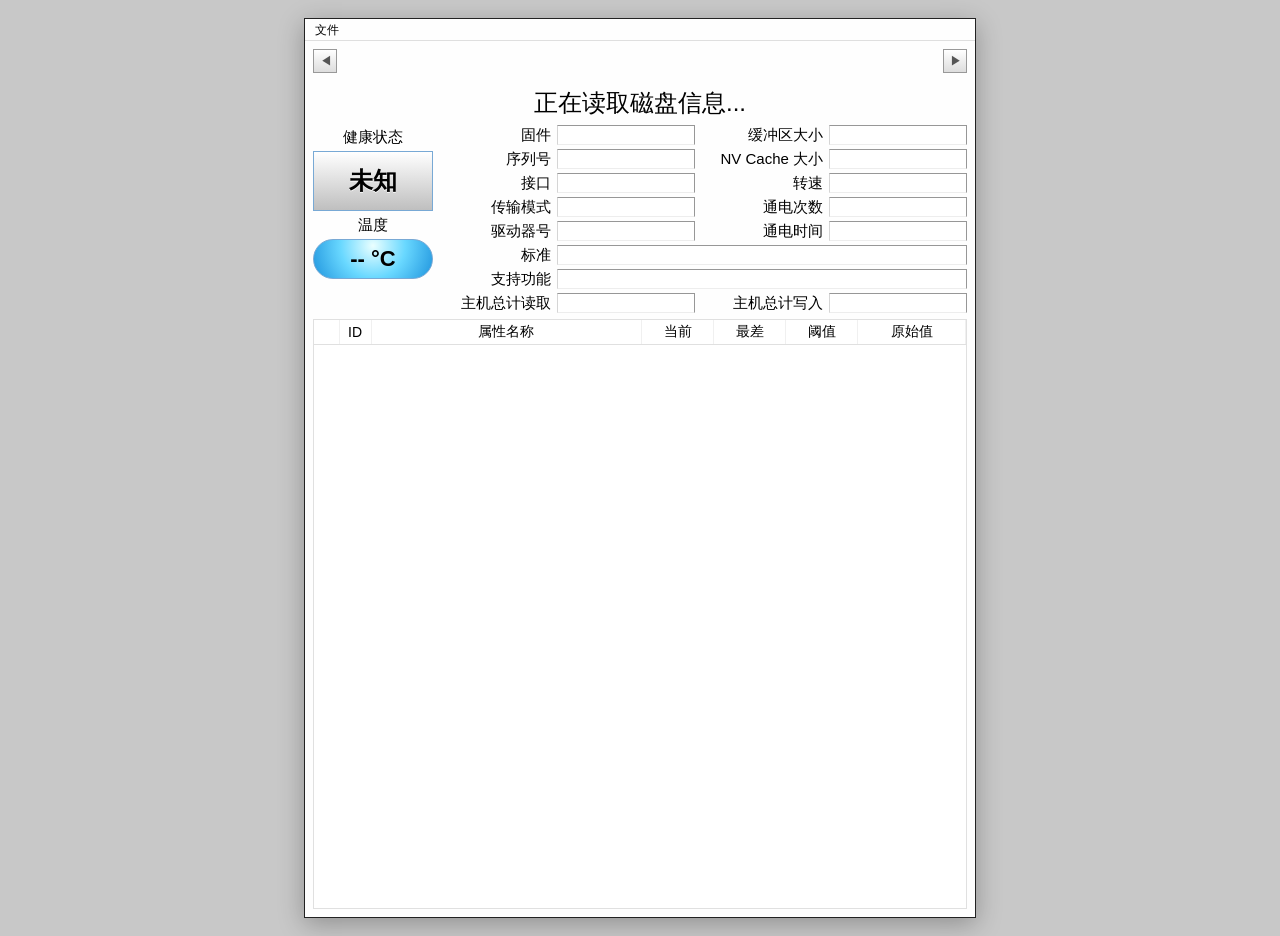
==== internal/web/static/index.html @ 40452ede "Init commit" ====
<!doctype html>
<html lang="zh-CN">
<head>
  <meta charset="utf-8">
  <meta name="viewport" content="width=device-width, initial-scale=1">
  <title>CrystalDiskInfo MP</title>
  <link rel="stylesheet" href="style.css">
</head>
<body class="plain">
  <div class="page">
    <main class="window" id="window">
      <nav class="menubar">
        <div class="menu-item">
          <button>文件</button>
          <div class="menu-dropdown">
            <button id="connect">连接服务器...</button>
            <button id="popup">弹出窗口</button>
            <button id="refresh">刷新</button>
          </div>
        </div>
      </nav>

      <section class="disk-strip">
        <button class="nav-disk" id="preDisk" title="上一页">◀</button>
        <div class="disk-buttons" id="diskButtons"></div>
        <button class="nav-disk" id="nextDisk" title="下一页">▶</button>
      </section>

      <section class="main-area">
        <section class="panel">
          <h1 id="model">正在读取磁盘信息...</h1>

          <div class="summary">
            <aside class="status-box">
              <div class="status-label">健康状态</div>
              <button class="health unknown" id="health">未知</button>
              <div class="status-label">温度</div>
              <button class="temperature" id="temperature">-- °C</button>
              <button class="life" id="life"></button>
            </aside>

            <div class="fields">
              <div class="field"><span>固件</span><output id="firmware"></output></div>
              <div class="field"><span>缓冲区大小</span><output id="bufferSize"></output></div>
              <div class="field"><span>序列号</span><output id="serial"></output></div>
              <div class="field"><span>NV Cache 大小</span><output id="nvCacheSize"></output></div>
              <div class="field"><span>接口</span><output id="protocol"></output></div>
              <div class="field"><span>转速</span><output id="rotation"></output></div>
              <div class="field"><span>传输模式</span><output id="transfer"></output></div>
              <div class="field"><span>通电次数</span><output id="powerCount"></output></div>
              <div class="field"><span>驱动器号</span><output id="letters"></output></div>
              <div class="field"><span>通电时间</span><output id="powerHours"></output></div>
              <div class="field wide"><span>标准</span><output id="standard"></output></div>
              <div class="field wide"><span>支持功能</span><output id="features"></output></div>
              <div class="field"><span>主机总计读取</span><output id="hostReads"></output></div>
              <div class="field"><span>主机总计写入</span><output id="hostWrites"></output></div>
            </div>
          </div>

          <section class="smart-area">
            <table>
              <thead>
                <tr>
                  <th></th>
                  <th>ID</th>
                  <th>属性名称</th>
                  <th>当前</th>
                  <th>最差</th>
                  <th>阈值</th>
                  <th>原始值</th>
                </tr>
              </thead>
              <tbody id="attributes"></tbody>
            </table>
          </section>
        </section>
      </section>
    </main>
  </div>
  <script src="app.js"></script>
</body>
</html>
---- internal/web/static/style.css ----
:root {
  color-scheme: light;
  font-family: "MS Shell Dlg", "Microsoft YaHei UI", Tahoma, Arial, sans-serif;
  font-size: 12px;
  --panel-width: 672px;
  --window-height: min(100vh, 1000px);
  --label-text: #000;
  --button-text: #000;
  --list-text1: #000;
  --list-text2: #000;
  --list-text-selected: #000;
  --list-bk1: #fff;
  --list-bk2: #f8f8f8;
  --list-bk-selected: #fffde0;
  --list-line1: #e0e0e0;
  --list-line2: #f0f0f0;
  --glass: rgba(255,255,255,.88);
}

* { box-sizing: border-box; }
body { margin: 0; min-height: 100vh; color: var(--label-text); background: #c8c8c8; }
button, select, output { font: inherit; }
button { cursor: pointer; }
.page { min-height: 100vh; display: flex; justify-content: center; align-items: flex-start; padding: 18px 0; }
.window { width: var(--panel-width); height: var(--window-height); min-height: 640px; overflow: hidden; border: 1px solid #222; background: var(--glass); box-shadow: 0 6px 24px rgba(0,0,0,.28); }
.menubar { height: 22px; display: flex; align-items: stretch; background: var(--glass); border-bottom: 1px solid rgba(0,0,0,.12); user-select: none; }
.menu-item { position: relative; }
.menu-item > button { height: 22px; padding: 0 10px; border: 0; color: var(--label-text); background: transparent; }
.menu-item:hover > button { background: rgba(0,0,0,.08); }
.menu-dropdown { position: absolute; z-index: 20; top: 100%; left: 0; display: none; min-width: 148px; padding: 2px 0; border: 1px solid #888; background: #fff; color: #000; box-shadow: 2px 2px 5px rgba(0,0,0,.22); }
.menu-item:hover .menu-dropdown { display: block; }
.menu-dropdown button { display: block; width: 100%; height: 22px; padding: 0 22px; border: 0; color: #000; text-align: left; white-space: nowrap; background: transparent; }
.menu-dropdown button:hover { color: #fff; background: #3399ff; }
.disk-strip { height: 40px; display: flex; align-items: center; gap: 4px; padding: 0 8px; background: var(--glass); }
.disk-buttons { flex: 1; display: flex; overflow: hidden; }
.nav-disk { width: 24px; height: 24px; border: 1px solid #999; color: #555; background: linear-gradient(#fff, #ddd); }
.disk-button { position: relative; width: 84px; height: 40px; padding: 2px 4px 2px 22px; border: 0; border-bottom: 2px solid transparent; color: var(--button-text); background: transparent; line-height: 1.05; text-align: center; }
.disk-button.active { border-bottom-color: #5a39ff; }
.disk-dot, .smart-dot { display: inline-block; border-radius: 50%; border: 1px solid rgba(50,120,180,.7); background: radial-gradient(circle at 32% 25%, #eff 0 12%, #73dfff 28%, #228de4 58%, #8750d4 100%); }
.disk-dot { position: absolute; left: 4px; top: 5px; width: 14px; height: 14px; }
.disk-button b, .disk-button span, .disk-button small { display: block; font-weight: 400; }
.main-area { display: flex; height: calc(100% - 62px); min-height: 578px; }
.panel { width: var(--panel-width); height: 100%; background: var(--glass); display: flex; flex-direction: column; }
h1 { height: 44px; margin: 0; padding: 6px 38px 0; line-height: 32px; font-size: 24px; font-weight: 400; text-align: center; white-space: nowrap; overflow: hidden; text-overflow: ellipsis; }
.summary { display: grid; grid-template-columns: 120px 1fr; padding: 0 8px 6px; }
.status-box { display: flex; flex-direction: column; align-items: stretch; gap: 4px; padding-top: 2px; }
.status-label { height: 20px; line-height: 20px; text-align: center; font-size: 15px; }
.health { height: 60px; border: 1px solid #78a9d5; font-size: 24px; font-weight: 700; color: #000; text-shadow: 0 1px rgba(255,255,255,.85); background: linear-gradient(#eaf7ff, #75d2f8 48%, #31a6e8); }
.health.caution { background: linear-gradient(#fffbd2, #ffd75a 48%, #d79814); }
.health.bad { color: #fff; text-shadow: none; background: linear-gradient(#ffc2b5, #e24f42 48%, #9e1717); }
.health.unknown { background: linear-gradient(#fff, #bfbfbf); }
.temperature { height: 40px; border: 1px solid #78a9d5; border-radius: 20px; font-size: 22px; font-weight: 700; background: radial-gradient(circle at 50% 15%, #eaffff, #69d8ff 48%, #2095de); }
.life { height: 32px; border: 0; font-weight: 700; background: transparent; }
.life:empty { display: none; }
.fields { display: grid; grid-template-columns: 1fr 1fr; column-gap: 10px; row-gap: 4px; min-width: 0; }
.field { display: grid; grid-template-columns: 124px 1fr; align-items: center; min-width: 0; }
.field.wide { grid-column: 1 / -1; grid-template-columns: 124px 1fr; }
.field span { padding-right: 6px; text-align: right; font-size: 15px; }
output { display: block; height: 20px; line-height: 18px; padding: 0 5px; border: 1px solid rgba(140,140,140,.9); border-left-color: rgba(190,190,190,.65); border-bottom-color: rgba(230,230,230,.7); color: var(--button-text); background: var(--glass); white-space: nowrap; overflow: hidden; text-overflow: ellipsis; }
.smart-area { flex: 1; min-height: 344px; margin: 0 8px 8px; overflow: auto; border: 1px solid var(--list-line1); background: var(--list-bk1); }
table { width: 100%; border-collapse: collapse; table-layout: fixed; font-size: 14px; }
th, td { height: 22px; padding: 1px 5px; border-right: 1px solid var(--list-line2); border-bottom: 1px solid var(--list-line1); white-space: nowrap; overflow: hidden; text-overflow: ellipsis; }
th { position: sticky; top: 0; z-index: 1; height: 24px; color: var(--list-text1); background: var(--list-bk1); font-weight: 400; }
th:nth-child(1) { width: 25px; }
th:nth-child(2) { width: 32px; }
th:nth-child(4), th:nth-child(5), th:nth-child(6) { width: 72px; }
th:nth-child(7) { width: 108px; }
td:nth-child(1), td:nth-child(2), td:nth-child(4), td:nth-child(5), td:nth-child(6) { text-align: center; }
td:nth-child(7) { text-align: right; }
tbody tr:nth-child(odd) { background: var(--list-bk1); }
tbody tr:nth-child(even) { background: var(--list-bk2); }
tbody tr:nth-child(odd) td { color: var(--list-text1); }
tbody tr:nth-child(even) td { color: var(--list-text2); }
tbody tr:hover { background: var(--list-bk-selected); }
tbody tr:hover td { color: var(--list-text-selected); }
.smart-dot { width: 11px; height: 11px; }
.disk-caution .disk-dot, .smart-dot.caution { border-color: #b09000; background: #e0c000; }
.disk-bad .disk-dot, .smart-dot.bad { border-color: #901010; background: #d03030; }
.smart-dot.unknown { border-color: #888; background: #aaa; }
.popup-mode .page { padding: 0; }
.popup-mode .window { border: 0; box-shadow: none; }
@media (max-width: 760px) {
  .page { padding: 0; }
  .window { width: 100vw; min-height: 100vh; border: 0; }
  .panel { width: 100%; }
  .summary { grid-template-columns: 1fr; }
  .status-box { flex-direction: row; flex-wrap: wrap; padding-bottom: 6px; }
  .status-label { display: none; }
  .health, .temperature, .life { flex: 1; min-width: 86px; height: 36px; font-size: 18px; }
  .fields { grid-template-columns: 1fr; }
  .field, .field.wide { grid-template-columns: 104px 1fr; }
}
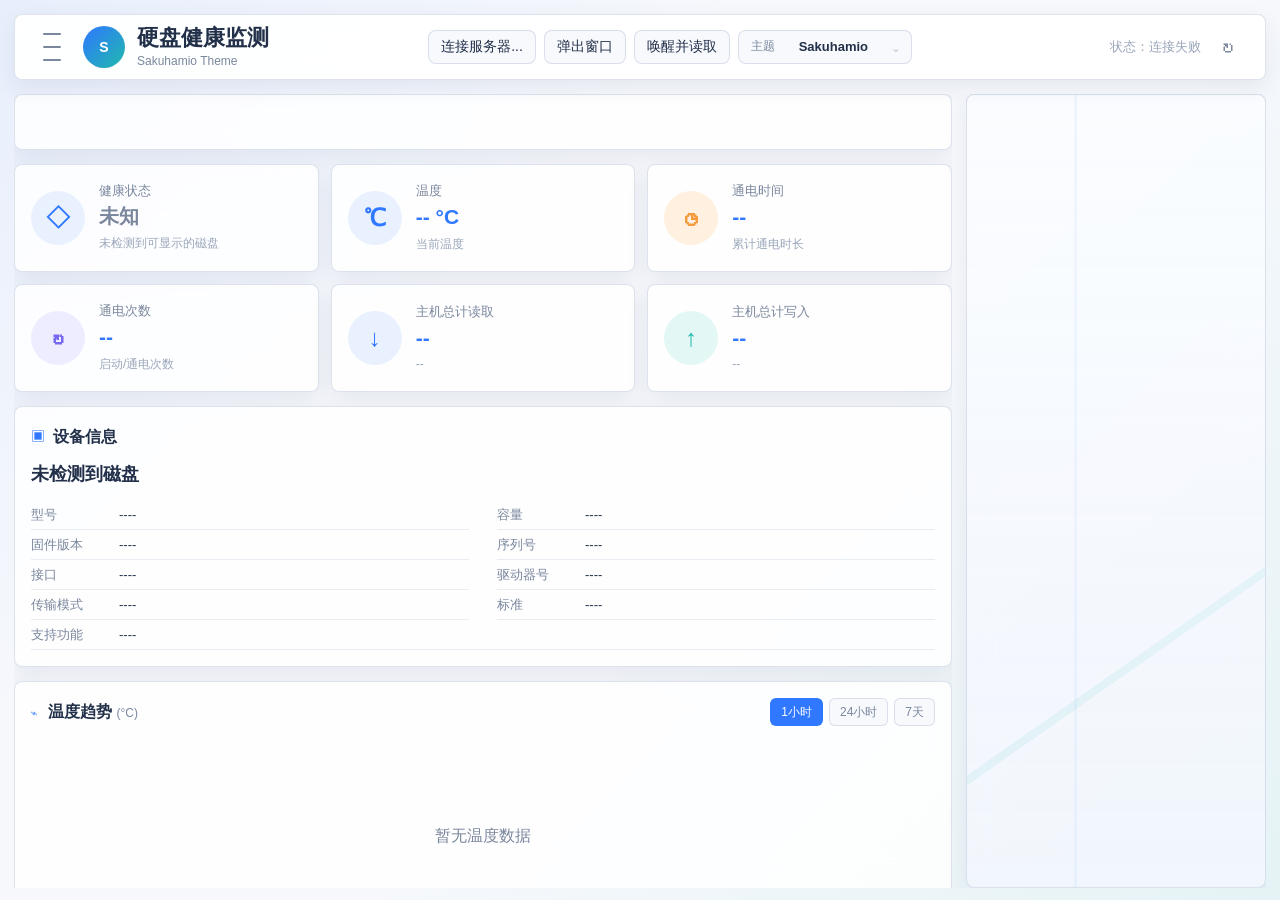
==== commit 13310064: "Redesign responsive WebUI Rebuild the static frontend as a responsive dashboard with themed characte" ====
--- a/internal/web/static/index.html
+++ b/internal/web/static/index.html
@@ -3,80 +3,180 @@
 <head>
   <meta charset="utf-8">
   <meta name="viewport" content="width=device-width, initial-scale=1">
-  <title>CrystalDiskInfo MP</title>
+  <title>Sakuhamio DiskInfo MP</title>
   <link rel="stylesheet" href="style.css">
 </head>
-<body class="plain">
-  <div class="page">
-    <main class="window" id="window">
-      <nav class="menubar">
-        <div class="menu-item">
-          <button>文件</button>
-          <div class="menu-dropdown">
-            <button id="connect">连接服务器...</button>
-            <button id="popup">弹出窗口</button>
-            <button id="refresh">刷新</button>
-          </div>
+<body>
+  <div class="app-shell" id="window">
+    <header class="app-header">
+      <div class="brand-cluster">
+        <button class="icon-button menu-trigger" id="menuButton" type="button" title="菜单" aria-label="菜单">
+          <span></span><span></span><span></span>
+        </button>
+        <img class="brand-avatar" id="themeMascot" alt="">
+        <div class="brand-mark" aria-hidden="true">S</div>
+        <div class="brand-copy">
+          <h1>硬盘健康监测</h1>
+          <p id="headerSubtitle">Sakuhamio DiskInfo MP</p>
+        </div>
+      </div>
+
+      <nav class="command-menu" id="commandMenu" aria-label="应用命令">
+        <button id="connect" type="button">连接服务器...</button>
+        <button id="popup" type="button">弹出窗口</button>
+        <button id="wake" type="button">唤醒并读取</button>
+        <div class="theme-picker" id="themePicker">
+          <button class="theme-trigger" id="themeTrigger" type="button" aria-haspopup="listbox" aria-expanded="false">
+            <span>主题</span>
+            <b id="themeCurrent">Sakuhamio</b>
+            <i aria-hidden="true">⌄</i>
+          </button>
+          <div class="theme-options" id="themeOptions" role="listbox" aria-label="主题选项"></div>
         </div>
       </nav>
 
-      <section class="disk-strip">
-        <button class="nav-disk" id="preDisk" title="上一页">◀</button>
-        <div class="disk-buttons" id="diskButtons"></div>
-        <button class="nav-disk" id="nextDisk" title="下一页">▶</button>
-      </section>
+      <div class="header-actions">
+        <span class="last-update" id="lastUpdate">最近更新：--</span>
+        <button class="icon-button refresh-button" id="refresh" type="button" title="刷新" aria-label="刷新">
+          <span aria-hidden="true">↻</span>
+        </button>
+      </div>
+    </header>
 
-      <section class="main-area">
-        <section class="panel">
-          <h1 id="model">正在读取磁盘信息...</h1>
+    <main class="dashboard">
+      <section class="workspace">
+        <section class="disk-bar" aria-label="选择磁盘">
+          <button class="disk-page-button" id="preDisk" type="button" title="上一页" aria-label="上一页">‹</button>
+          <div class="disk-buttons" id="diskButtons"></div>
+          <button class="disk-page-button" id="nextDisk" type="button" title="下一页" aria-label="下一页">›</button>
+        </section>
 
-          <div class="summary">
-            <aside class="status-box">
-              <div class="status-label">健康状态</div>
-              <button class="health unknown" id="health">未知</button>
-              <div class="status-label">温度</div>
-              <button class="temperature" id="temperature">-- °C</button>
-              <button class="life" id="life"></button>
-            </aside>
+        <section class="metric-grid" aria-label="磁盘摘要">
+          <article class="metric-card metric-health">
+            <div class="metric-icon" aria-hidden="true">◇</div>
+            <div>
+              <span class="metric-label">健康状态</span>
+              <strong id="health">未知</strong>
+              <small id="healthReason">等待读取 SMART 信息</small>
+            </div>
+          </article>
+          <article class="metric-card metric-temp">
+            <div class="metric-icon" aria-hidden="true">℃</div>
+            <div>
+              <span class="metric-label">温度</span>
+              <strong id="temperature">-- °C</strong>
+              <small>当前温度</small>
+            </div>
+          </article>
+          <article class="metric-card metric-hours">
+            <div class="metric-icon" aria-hidden="true">◷</div>
+            <div>
+              <span class="metric-label">通电时间</span>
+              <strong id="powerHoursMetric">--</strong>
+              <small>累计通电时长</small>
+            </div>
+          </article>
+          <article class="metric-card metric-count">
+            <div class="metric-icon" aria-hidden="true">↻</div>
+            <div>
+              <span class="metric-label">通电次数</span>
+              <strong id="powerCountMetric">--</strong>
+              <small>启动/通电次数</small>
+            </div>
+          </article>
+          <article class="metric-card metric-read">
+            <div class="metric-icon" aria-hidden="true">↓</div>
+            <div>
+              <span class="metric-label">主机总计读取</span>
+              <strong id="hostReadsMetric">--</strong>
+              <small id="hostReadsSub">--</small>
+            </div>
+          </article>
+          <article class="metric-card metric-write">
+            <div class="metric-icon" aria-hidden="true">↑</div>
+            <div>
+              <span class="metric-label">主机总计写入</span>
+              <strong id="hostWritesMetric">--</strong>
+              <small id="hostWritesSub">--</small>
+            </div>
+          </article>
+        </section>
 
-            <div class="fields">
-              <div class="field"><span>固件</span><output id="firmware"></output></div>
-              <div class="field"><span>缓冲区大小</span><output id="bufferSize"></output></div>
-              <div class="field"><span>序列号</span><output id="serial"></output></div>
-              <div class="field"><span>NV Cache 大小</span><output id="nvCacheSize"></output></div>
-              <div class="field"><span>接口</span><output id="protocol"></output></div>
-              <div class="field"><span>转速</span><output id="rotation"></output></div>
-              <div class="field"><span>传输模式</span><output id="transfer"></output></div>
-              <div class="field"><span>通电次数</span><output id="powerCount"></output></div>
-              <div class="field"><span>驱动器号</span><output id="letters"></output></div>
-              <div class="field"><span>通电时间</span><output id="powerHours"></output></div>
-              <div class="field wide"><span>标准</span><output id="standard"></output></div>
-              <div class="field wide"><span>支持功能</span><output id="features"></output></div>
-              <div class="field"><span>主机总计读取</span><output id="hostReads"></output></div>
-              <div class="field"><span>主机总计写入</span><output id="hostWrites"></output></div>
+        <section class="content-grid">
+          <article class="card device-card">
+            <div class="section-title">
+              <span aria-hidden="true">▣</span>
+              <h2>设备信息</h2>
             </div>
+            <h3 id="model">正在读取磁盘信息...</h3>
+            <dl class="device-fields">
+              <div><dt>型号</dt><dd id="modelName">----</dd></div>
+              <div><dt>容量</dt><dd id="capacity">----</dd></div>
+              <div><dt>固件版本</dt><dd id="firmware">----</dd></div>
+              <div><dt>序列号</dt><dd id="serial">----</dd></div>
+              <div><dt>接口</dt><dd id="protocol">----</dd></div>
+              <div><dt>驱动器号</dt><dd id="letters">----</dd></div>
+              <div><dt>传输模式</dt><dd id="transfer">----</dd></div>
+              <div><dt>标准</dt><dd id="standard">----</dd></div>
+              <div class="wide"><dt>支持功能</dt><dd id="features">----</dd></div>
+            </dl>
+          </article>
+
+          <article class="card chart-card">
+            <div class="section-title chart-title">
+              <span aria-hidden="true">⌁</span>
+              <h2>温度趋势 <small>(°C)</small></h2>
+              <div class="range-tabs" aria-label="趋势范围">
+                <button class="active" type="button">1小时</button>
+                <button type="button">24小时</button>
+                <button type="button">7天</button>
+              </div>
+            </div>
+            <div class="chart-wrap">
+              <svg id="temperatureChart" viewBox="0 0 520 190" role="img" aria-label="温度趋势图"></svg>
+            </div>
+            <div class="chart-stats">
+              <span>当前：<b id="tempNow">-- °C</b></span>
+              <span>最低：<b id="tempMin">-- °C</b></span>
+              <span>最高：<b id="tempMax">-- °C</b></span>
+            </div>
+          </article>
+        </section>
+
+        <section class="card smart-card">
+          <div class="section-title smart-title">
+            <span aria-hidden="true">☷</span>
+            <h2>SMART 属性列表</h2>
+            <span class="table-hint" id="smartSummary">--</span>
           </div>
-
-          <section class="smart-area">
+          <div class="smart-table-wrap">
             <table>
               <thead>
                 <tr>
                   <th></th>
                   <th>ID</th>
                   <th>属性名称</th>
-                  <th>当前</th>
-                  <th>最差</th>
+                  <th>当前值/状态</th>
+                  <th>最差值</th>
                   <th>阈值</th>
                   <th>原始值</th>
                 </tr>
               </thead>
               <tbody id="attributes"></tbody>
             </table>
-          </section>
+          </div>
         </section>
       </section>
+
+      <aside class="theme-rail" aria-label="主题角色">
+        <article class="character-card">
+          <img class="character-main" id="characterMain" alt="">
+          <div class="character-backdrop" aria-hidden="true"></div>
+        </article>
+      </aside>
     </main>
   </div>
-  <script src="app.js"></script>
+
+  <script type="module" src="app.js"></script>
 </body>
 </html>
--- a/internal/web/static/style.css
+++ b/internal/web/static/style.css
@@ -1,92 +1,244 @@
 :root {
   color-scheme: light;
-  font-family: "MS Shell Dlg", "Microsoft YaHei UI", Tahoma, Arial, sans-serif;
-  font-size: 12px;
-  --panel-width: 672px;
-  --window-height: min(100vh, 1000px);
-  --label-text: #000;
-  --button-text: #000;
-  --list-text1: #000;
-  --list-text2: #000;
-  --list-text-selected: #000;
-  --list-bk1: #fff;
-  --list-bk2: #f8f8f8;
-  --list-bk-selected: #fffde0;
-  --list-line1: #e0e0e0;
-  --list-line2: #f0f0f0;
-  --glass: rgba(255,255,255,.88);
+  font-family: "Microsoft YaHei UI", "Microsoft YaHei", "Segoe UI", Arial, sans-serif;
+  font-size: 14px;
+  --page-bg: #f6f8fc;
+  --surface: rgba(255, 255, 255, 0.84);
+  --surface-strong: rgba(255, 255, 255, 0.94);
+  --surface-soft: rgba(245, 248, 253, 0.78);
+  --border: rgba(174, 187, 210, 0.42);
+  --border-strong: rgba(130, 152, 184, 0.36);
+  --text: #22304a;
+  --text-muted: #7a879d;
+  --text-faint: #9aa6ba;
+  --primary: #2f78ff;
+  --primary-soft: #e9f1ff;
+  --primary-strong: #1f64e4;
+  --success: #16ad78;
+  --success-soft: #e5f7ef;
+  --warning: #f59a3d;
+  --warning-soft: #fff0df;
+  --danger: #e95454;
+  --danger-soft: #ffe8e8;
+  --cyan: #20b9ad;
+  --cyan-soft: #e3f7f5;
+  --shadow: 0 16px 38px rgba(42, 56, 84, 0.11);
+  --shadow-soft: 0 8px 22px rgba(42, 56, 84, 0.08);
+  --card-radius: 8px;
+  --list-text1: #2c3851;
+  --list-text2: #4d5a70;
+  --list-bk1: rgba(255, 255, 255, 0.86);
+  --list-bk2: rgba(247, 250, 255, 0.86);
+  --list-line1: rgba(190, 201, 219, 0.34);
+  --list-line2: rgba(203, 213, 229, 0.26);
+  --list-bk-selected: #eef5ff;
+  --list-text-selected: #1e5fd5;
 }
 
 * { box-sizing: border-box; }
-body { margin: 0; min-height: 100vh; color: var(--label-text); background: #c8c8c8; }
-button, select, output { font: inherit; }
+html { min-width: 320px; }
+body {
+  min-height: 100vh;
+  margin: 0;
+  color: var(--text);
+  background:
+    linear-gradient(135deg, rgba(47, 120, 255, 0.07), transparent 34%),
+    linear-gradient(315deg, rgba(32, 185, 173, 0.08), transparent 42%),
+    var(--page-bg);
+}
+button, select { font: inherit; }
 button { cursor: pointer; }
-.page { min-height: 100vh; display: flex; justify-content: center; align-items: flex-start; padding: 18px 0; }
-.window { width: var(--panel-width); height: var(--window-height); min-height: 640px; overflow: hidden; border: 1px solid #222; background: var(--glass); box-shadow: 0 6px 24px rgba(0,0,0,.28); }
-.menubar { height: 22px; display: flex; align-items: stretch; background: var(--glass); border-bottom: 1px solid rgba(0,0,0,.12); user-select: none; }
-.menu-item { position: relative; }
-.menu-item > button { height: 22px; padding: 0 10px; border: 0; color: var(--label-text); background: transparent; }
-.menu-item:hover > button { background: rgba(0,0,0,.08); }
-.menu-dropdown { position: absolute; z-index: 20; top: 100%; left: 0; display: none; min-width: 148px; padding: 2px 0; border: 1px solid #888; background: #fff; color: #000; box-shadow: 2px 2px 5px rgba(0,0,0,.22); }
-.menu-item:hover .menu-dropdown { display: block; }
-.menu-dropdown button { display: block; width: 100%; height: 22px; padding: 0 22px; border: 0; color: #000; text-align: left; white-space: nowrap; background: transparent; }
-.menu-dropdown button:hover { color: #fff; background: #3399ff; }
-.disk-strip { height: 40px; display: flex; align-items: center; gap: 4px; padding: 0 8px; background: var(--glass); }
-.disk-buttons { flex: 1; display: flex; overflow: hidden; }
-.nav-disk { width: 24px; height: 24px; border: 1px solid #999; color: #555; background: linear-gradient(#fff, #ddd); }
-.disk-button { position: relative; width: 84px; height: 40px; padding: 2px 4px 2px 22px; border: 0; border-bottom: 2px solid transparent; color: var(--button-text); background: transparent; line-height: 1.05; text-align: center; }
-.disk-button.active { border-bottom-color: #5a39ff; }
-.disk-dot, .smart-dot { display: inline-block; border-radius: 50%; border: 1px solid rgba(50,120,180,.7); background: radial-gradient(circle at 32% 25%, #eff 0 12%, #73dfff 28%, #228de4 58%, #8750d4 100%); }
-.disk-dot { position: absolute; left: 4px; top: 5px; width: 14px; height: 14px; }
-.disk-button b, .disk-button span, .disk-button small { display: block; font-weight: 400; }
-.main-area { display: flex; height: calc(100% - 62px); min-height: 578px; }
-.panel { width: var(--panel-width); height: 100%; background: var(--glass); display: flex; flex-direction: column; }
-h1 { height: 44px; margin: 0; padding: 6px 38px 0; line-height: 32px; font-size: 24px; font-weight: 400; text-align: center; white-space: nowrap; overflow: hidden; text-overflow: ellipsis; }
-.summary { display: grid; grid-template-columns: 120px 1fr; padding: 0 8px 6px; }
-.status-box { display: flex; flex-direction: column; align-items: stretch; gap: 4px; padding-top: 2px; }
-.status-label { height: 20px; line-height: 20px; text-align: center; font-size: 15px; }
-.health { height: 60px; border: 1px solid #78a9d5; font-size: 24px; font-weight: 700; color: #000; text-shadow: 0 1px rgba(255,255,255,.85); background: linear-gradient(#eaf7ff, #75d2f8 48%, #31a6e8); }
-.health.caution { background: linear-gradient(#fffbd2, #ffd75a 48%, #d79814); }
-.health.bad { color: #fff; text-shadow: none; background: linear-gradient(#ffc2b5, #e24f42 48%, #9e1717); }
-.health.unknown { background: linear-gradient(#fff, #bfbfbf); }
-.temperature { height: 40px; border: 1px solid #78a9d5; border-radius: 20px; font-size: 22px; font-weight: 700; background: radial-gradient(circle at 50% 15%, #eaffff, #69d8ff 48%, #2095de); }
-.life { height: 32px; border: 0; font-weight: 700; background: transparent; }
-.life:empty { display: none; }
-.fields { display: grid; grid-template-columns: 1fr 1fr; column-gap: 10px; row-gap: 4px; min-width: 0; }
-.field { display: grid; grid-template-columns: 124px 1fr; align-items: center; min-width: 0; }
-.field.wide { grid-column: 1 / -1; grid-template-columns: 124px 1fr; }
-.field span { padding-right: 6px; text-align: right; font-size: 15px; }
-output { display: block; height: 20px; line-height: 18px; padding: 0 5px; border: 1px solid rgba(140,140,140,.9); border-left-color: rgba(190,190,190,.65); border-bottom-color: rgba(230,230,230,.7); color: var(--button-text); background: var(--glass); white-space: nowrap; overflow: hidden; text-overflow: ellipsis; }
-.smart-area { flex: 1; min-height: 344px; margin: 0 8px 8px; overflow: auto; border: 1px solid var(--list-line1); background: var(--list-bk1); }
-table { width: 100%; border-collapse: collapse; table-layout: fixed; font-size: 14px; }
-th, td { height: 22px; padding: 1px 5px; border-right: 1px solid var(--list-line2); border-bottom: 1px solid var(--list-line1); white-space: nowrap; overflow: hidden; text-overflow: ellipsis; }
-th { position: sticky; top: 0; z-index: 1; height: 24px; color: var(--list-text1); background: var(--list-bk1); font-weight: 400; }
-th:nth-child(1) { width: 25px; }
-th:nth-child(2) { width: 32px; }
-th:nth-child(4), th:nth-child(5), th:nth-child(6) { width: 72px; }
-th:nth-child(7) { width: 108px; }
+button:disabled { cursor: default; opacity: 0.45; }
+
+.app-shell { height: 100vh; min-height: 0; padding: 14px; overflow: hidden; }
+.app-header {
+  position: sticky; top: 0; z-index: 5; display: flex; align-items: center; gap: 16px;
+  width: 100%; max-width: 1720px; min-height: 64px; margin: 0 auto; padding: 10px 18px; border: 1px solid var(--border); border-radius: var(--card-radius);
+  background: var(--surface-strong); box-shadow: var(--shadow-soft); backdrop-filter: blur(18px);
+}
+.brand-cluster { display: flex; align-items: center; gap: 12px; min-width: 0; flex: 1 1 280px; }
+.icon-button {
+  display: inline-grid; place-items: center; width: 38px; height: 38px; flex: 0 0 38px;
+  border: 1px solid transparent; border-radius: 8px; color: var(--text-muted); background: transparent;
+}
+.icon-button:hover { color: var(--primary); background: var(--primary-soft); border-color: rgba(47, 120, 255, 0.15); }
+.menu-trigger { gap: 4px; }
+.menu-trigger span { width: 18px; height: 2px; border-radius: 2px; background: currentColor; }
+.refresh-button span { transform: translateY(-1px); font-size: 24px; line-height: 1; }
+.brand-avatar {
+  width: 46px; height: 46px; object-fit: cover; object-position: center top; border-radius: 50%;
+  border: 1px solid var(--border); background: var(--surface-soft);
+}
+.brand-avatar:not([src]), .brand-avatar[src=""] { display: none; }
+.brand-mark {
+  display: none; width: 42px; height: 42px; place-items: center; border-radius: 50%; color: #fff;
+  font-weight: 800; background: linear-gradient(135deg, var(--primary), var(--cyan));
+}
+.brand-avatar:not([src]) + .brand-mark, .brand-avatar[src=""] + .brand-mark { display: grid; }
+.brand-copy { min-width: 0; }
+.brand-copy h1 { margin: 0; overflow: hidden; font-size: 22px; line-height: 1.2; white-space: nowrap; text-overflow: ellipsis; }
+.brand-copy p { margin: 3px 0 0; color: var(--text-muted); font-size: 12px; line-height: 1.2; }
+.command-menu { display: flex; align-items: center; gap: 8px; flex: 0 1 auto; }
+.command-menu > button, .theme-trigger {
+  height: 34px; display: inline-flex; align-items: center; gap: 8px; padding: 0 12px; border: 1px solid var(--border);
+  border-radius: 8px; color: var(--text); background: var(--surface-soft); white-space: nowrap;
+}
+.command-menu > button:hover, .theme-trigger:hover { border-color: rgba(47, 120, 255, 0.36); color: var(--primary); }
+.theme-picker { position: relative; }
+.theme-trigger { min-width: 174px; justify-content: space-between; }
+.theme-trigger span { color: var(--text-muted); font-size: 12px; }
+.theme-trigger b { max-width: 96px; overflow: hidden; font-size: 13px; font-weight: 700; white-space: nowrap; text-overflow: ellipsis; }
+.theme-trigger i { color: var(--text-faint); font-style: normal; }
+.theme-picker.open .theme-trigger { border-color: rgba(47, 120, 255, 0.46); color: var(--primary); box-shadow: 0 0 0 3px rgba(47, 120, 255, 0.12); }
+.theme-options { position: absolute; top: calc(100% + 8px); right: 0; z-index: 30; display: none; min-width: 190px; padding: 6px; border: 1px solid var(--border); border-radius: 8px; background: var(--surface-strong); box-shadow: var(--shadow); backdrop-filter: blur(18px); }
+.theme-picker.open .theme-options { display: grid; gap: 4px; }
+.theme-option { width: 100%; min-height: 34px; display: flex; align-items: center; justify-content: space-between; gap: 12px; padding: 7px 9px; border: 1px solid transparent; border-radius: 7px; color: var(--text); background: transparent; text-align: left; }
+.theme-option:hover, .theme-option.active { border-color: rgba(47, 120, 255, 0.18); color: var(--primary); background: var(--primary-soft); }
+.theme-option.active::after { content: "✓"; color: var(--primary); font-weight: 800; }
+.header-actions { display: flex; align-items: center; justify-content: flex-end; gap: 8px; flex: 1 1 220px; min-width: 0; }
+.last-update { min-width: 0; overflow: hidden; color: var(--text-faint); font-size: 13px; white-space: nowrap; text-overflow: ellipsis; }
+.dashboard { display: grid; grid-template-columns: minmax(0, 1fr) minmax(250px, 300px); gap: 14px; height: calc(100vh - 106px); min-height: 0; max-width: 1720px; margin: 14px auto 0; overflow: hidden; }
+.workspace { min-width: 0; min-height: 0; display: flex; flex-direction: column; gap: 14px; overflow: hidden; }
+.disk-bar {
+  min-width: 0; display: flex; align-items: center; gap: 8px; padding: 10px; border: 1px solid var(--border);
+  border-radius: var(--card-radius); background: var(--surface); box-shadow: var(--shadow-soft); backdrop-filter: blur(18px);
+}
+.disk-buttons { display: flex; gap: 8px; min-width: 0; flex: 1; overflow-x: auto; scrollbar-width: thin; padding-bottom: 2px; }
+.disk-page-button {
+  width: 34px; height: 34px; flex: 0 0 34px; border: 1px solid var(--border); border-radius: 8px;
+  color: var(--text-muted); background: var(--surface-strong);
+}
+.disk-page-button:hover { color: var(--primary); border-color: rgba(47, 120, 255, 0.36); }
+.disk-button {
+  position: relative; display: grid; grid-template-columns: 12px minmax(62px, 1fr); grid-template-rows: auto auto;
+  column-gap: 8px; row-gap: 2px; min-width: 76px; height: 38px; padding: 6px 10px; border: 1px solid var(--border);
+  border-radius: 8px; color: var(--text); background: var(--surface-soft); text-align: left;
+}
+.disk-button.active { border-color: rgba(47, 120, 255, 0.72); box-shadow: 0 0 0 3px rgba(47, 120, 255, 0.14); }
+.disk-button:hover { border-color: rgba(47, 120, 255, 0.42); }
+.disk-status-dot { grid-row: 1 / span 2; align-self: center; width: 9px; height: 9px; border-radius: 50%; background: var(--success); }
+.disk-button.disk-caution .disk-status-dot { background: var(--warning); }
+.disk-button.disk-bad .disk-status-dot { background: var(--danger); }
+.disk-button.disk-unknown .disk-status-dot { background: var(--text-faint); }
+.disk-button b, .disk-button span { min-width: 0; overflow: hidden; line-height: 1; white-space: nowrap; text-overflow: ellipsis; }
+.disk-button b { font-size: 13px; font-weight: 700; }
+.disk-button span { color: var(--text-muted); font-size: 11px; }
+.metric-grid { display: grid; grid-template-columns: repeat(6, minmax(150px, 1fr)); gap: 12px; }
+.metric-card, .card, .character-card {
+  border: 1px solid var(--border); border-radius: var(--card-radius); background: var(--surface);
+  box-shadow: var(--shadow-soft); backdrop-filter: blur(18px);
+}
+.metric-card { min-width: 0; min-height: 108px; display: flex; align-items: center; gap: 14px; padding: 16px; }
+.metric-icon {
+  display: grid; place-items: center; width: 54px; height: 54px; flex: 0 0 54px; border-radius: 50%;
+  color: var(--primary); background: var(--primary-soft); font-size: 24px; font-weight: 700;
+}
+.metric-hours .metric-icon { color: var(--warning); background: var(--warning-soft); }
+.metric-count .metric-icon { color: #7668ef; background: #eeecff; }
+.metric-write .metric-icon { color: var(--cyan); background: var(--cyan-soft); }
+.metric-label { display: block; color: var(--text-muted); font-size: 13px; line-height: 1.2; }
+.metric-card strong { display: block; margin-top: 7px; overflow-wrap: anywhere; color: var(--primary); font-size: 21px; line-height: 1.05; }
+.metric-health strong { overflow: hidden; font-size: 20px; white-space: nowrap; text-overflow: ellipsis; }
+.metric-card small { display: block; margin-top: 8px; overflow: hidden; color: var(--text-faint); font-size: 12px; white-space: nowrap; text-overflow: ellipsis; }
+.health-good strong, .health-good100 strong { color: var(--primary); }
+.health-caution strong { color: var(--warning); }
+.health-bad strong { color: var(--danger); }
+.health-unknown strong { color: var(--text-muted); }
+.content-grid { display: grid; grid-template-columns: minmax(420px, 1.15fr) minmax(360px, 0.85fr); gap: 14px; }
+.card { min-width: 0; padding: 16px; }
+.section-title { display: flex; align-items: center; gap: 8px; min-height: 28px; color: var(--primary); }
+.section-title h2 { margin: 0; color: var(--text); font-size: 16px; line-height: 1.25; }
+.section-title small { color: var(--text-muted); font-size: 12px; font-weight: 400; }
+.device-card h3 { margin: 12px 0 14px; overflow: hidden; color: var(--text); font-size: 18px; line-height: 1.3; white-space: nowrap; text-overflow: ellipsis; }
+.device-fields { display: grid; grid-template-columns: repeat(2, minmax(0, 1fr)); column-gap: 28px; row-gap: 0; margin: 0; }
+.device-fields div { display: grid; grid-template-columns: 88px minmax(0, 1fr); align-items: center; min-height: 30px; border-bottom: 1px solid var(--list-line1); }
+.device-fields .wide { grid-column: 1 / -1; grid-template-columns: 88px minmax(0, 1fr); }
+.device-fields dt { color: var(--text-muted); font-size: 13px; }
+.device-fields dd { min-width: 0; margin: 0; overflow: hidden; color: var(--text); font-size: 13px; white-space: nowrap; text-overflow: ellipsis; }
+.chart-title { justify-content: space-between; gap: 10px; }
+.range-tabs { display: flex; gap: 6px; margin-left: auto; }
+.range-tabs button { height: 28px; padding: 0 10px; border: 1px solid var(--border); border-radius: 6px; color: var(--text-muted); background: var(--surface-soft); font-size: 12px; }
+.range-tabs button.active { border-color: rgba(47, 120, 255, 0.5); color: #fff; background: var(--primary); }
+.chart-wrap { width: 100%; height: 214px; margin-top: 8px; }
+.chart-wrap svg { display: block; width: 100%; height: 100%; }
+.chart-grid { stroke: rgba(144, 160, 184, 0.22); stroke-width: 1; }
+.chart-axis-label { fill: var(--text-muted); font-size: 12px; }
+.chart-area { fill: rgba(47, 120, 255, 0.13); }
+.chart-line { fill: none; stroke: var(--primary); stroke-width: 3; stroke-linecap: round; stroke-linejoin: round; }
+.chart-empty { fill: var(--text-muted); font-size: 14px; }
+.chart-stats { display: flex; justify-content: center; gap: 32px; color: var(--text-muted); font-size: 13px; }
+.chart-stats b { color: var(--primary); }
+.smart-card { display: flex; flex: 1 1 auto; flex-direction: column; min-height: 0; padding-bottom: 14px; }
+.smart-title { margin-bottom: 10px; }
+.table-hint { margin-left: auto; color: var(--text-faint); font-size: 13px; }
+.smart-table-wrap { width: 100%; flex: 1 1 auto; max-height: none; min-height: 288px; overflow: auto; border: 1px solid var(--list-line1); border-radius: 8px; background: var(--list-bk1); }
+table { width: 100%; min-width: 760px; border-collapse: collapse; table-layout: fixed; font-size: 13px; }
+th, td { height: 28px; padding: 4px 10px; overflow: hidden; border-right: 1px solid var(--list-line2); border-bottom: 1px solid var(--list-line1); white-space: nowrap; text-overflow: ellipsis; }
+th { position: sticky; top: 0; z-index: 1; color: var(--text-muted); background: var(--surface-strong); font-weight: 600; }
+th:nth-child(1) { width: 36px; } th:nth-child(2) { width: 58px; } th:nth-child(4), th:nth-child(5), th:nth-child(6) { width: 132px; } th:nth-child(7) { width: 160px; }
 td:nth-child(1), td:nth-child(2), td:nth-child(4), td:nth-child(5), td:nth-child(6) { text-align: center; }
-td:nth-child(7) { text-align: right; }
-tbody tr:nth-child(odd) { background: var(--list-bk1); }
-tbody tr:nth-child(even) { background: var(--list-bk2); }
-tbody tr:nth-child(odd) td { color: var(--list-text1); }
-tbody tr:nth-child(even) td { color: var(--list-text2); }
-tbody tr:hover { background: var(--list-bk-selected); }
-tbody tr:hover td { color: var(--list-text-selected); }
-.smart-dot { width: 11px; height: 11px; }
-.disk-caution .disk-dot, .smart-dot.caution { border-color: #b09000; background: #e0c000; }
-.disk-bad .disk-dot, .smart-dot.bad { border-color: #901010; background: #d03030; }
-.smart-dot.unknown { border-color: #888; background: #aaa; }
-.popup-mode .page { padding: 0; }
-.popup-mode .window { border: 0; box-shadow: none; }
-@media (max-width: 760px) {
-  .page { padding: 0; }
-  .window { width: 100vw; min-height: 100vh; border: 0; }
-  .panel { width: 100%; }
-  .summary { grid-template-columns: 1fr; }
-  .status-box { flex-direction: row; flex-wrap: wrap; padding-bottom: 6px; }
-  .status-label { display: none; }
-  .health, .temperature, .life { flex: 1; min-width: 86px; height: 36px; font-size: 18px; }
-  .fields { grid-template-columns: 1fr; }
-  .field, .field.wide { grid-template-columns: 104px 1fr; }
-}
+td.attr-raw { text-align: right; }
+tbody tr:nth-child(odd) { background: var(--list-bk1); } tbody tr:nth-child(even) { background: var(--list-bk2); }
+tbody tr:nth-child(odd) td { color: var(--list-text1); } tbody tr:nth-child(even) td { color: var(--list-text2); }
+tbody tr:hover { background: var(--list-bk-selected); } tbody tr:hover td { color: var(--list-text-selected); }
+.smart-dot { display: inline-block; width: 10px; height: 10px; border-radius: 50%; background: var(--success); }
+.smart-dot.caution { background: var(--warning); } .smart-dot.bad { background: var(--danger); } .smart-dot.unknown { background: var(--text-faint); }
+.value-good { color: var(--success); font-weight: 700; } .value-caution { color: var(--warning); font-weight: 700; } .value-bad { color: var(--danger); font-weight: 700; }
+.theme-rail { min-width: 0; display: block; height: 100%; min-height: 0; position: sticky; top: 92px; }
+.character-card { position: relative; width: 100%; height: 100%; min-height: 0; overflow: hidden; background: linear-gradient(180deg, rgba(250, 252, 255, 0.92), rgba(242, 246, 253, 0.86)); }
+.character-main { position: absolute; z-index: 1; inset: 0; width: 100%; height: 100%; object-fit: cover; object-position: center center; pointer-events: none; }
+.character-main:not([src]), .character-main[src=""] { display: none; }
+.character-backdrop { position: absolute; inset: 0; background: linear-gradient(90deg, transparent 0 36%, rgba(47, 120, 255, 0.05) 36% 37%, transparent 37%), linear-gradient(145deg, transparent 0 68%, rgba(32, 185, 173, 0.08) 68% 69%, transparent 69%); }
+.popup-mode .app-shell { padding: 0; } .popup-mode .app-header { max-width: none; border-radius: 0; border-left: 0; border-right: 0; border-top: 0; } .popup-mode .dashboard { padding: 0 14px 14px; }
+@media (max-width: 1360px) {
+  .metric-grid { grid-template-columns: repeat(3, minmax(170px, 1fr)); }
+  .content-grid { grid-template-columns: 1fr; }
+  .smart-table-wrap { max-height: none; }
+}
+@media (max-width: 1120px) {
+  .dashboard { grid-template-columns: minmax(0, 1fr) 220px; }
+  .theme-rail { height: 100%; min-height: 0; }
+  .character-card { min-height: 0; }
+  .command-menu {
+    position: absolute; top: calc(100% + 8px); left: 14px; z-index: 8; display: none; flex-direction: column; align-items: stretch;
+    width: min(280px, calc(100vw - 28px)); padding: 10px; border: 1px solid var(--border); border-radius: var(--card-radius);
+    background: var(--surface-strong); box-shadow: var(--shadow);
+  }
+  .command-menu.open { display: flex; }
+  .command-menu > button, .theme-picker { width: 100%; }
+  .theme-trigger { width: 100%; justify-content: space-between; }
+  .theme-options { left: 0; right: 0; }
+}
+@media (max-width: 860px) {
+  .app-shell { height: auto; min-height: 100vh; overflow: visible; padding: 10px; } .app-header { gap: 10px; padding: 8px 10px; }
+  .brand-avatar { width: 40px; height: 40px; } .brand-copy h1 { font-size: 18px; }
+  .header-actions { flex: 0 1 auto; } .last-update { display: none; }
+  .dashboard { grid-template-columns: 1fr; height: auto; overflow: visible; margin-top: 10px; }
+  .workspace { overflow: visible; }
+  .smart-card, .smart-table-wrap { flex: none; }
+  .theme-rail { position: static; height: auto; min-height: 0; }
+  .character-card { display: none; }
+  .metric-grid { grid-template-columns: repeat(2, minmax(0, 1fr)); }
+  .metric-card { min-height: 96px; padding: 12px; gap: 10px; }
+  .metric-icon { width: 44px; height: 44px; flex-basis: 44px; font-size: 20px; }
+  .metric-card strong { font-size: 18px; }
+  .metric-health strong { font-size: 17px; }
+  .device-fields { grid-template-columns: 1fr; }
+  .chart-stats { gap: 14px; justify-content: space-between; }
+}
+@media (max-width: 560px) {
+  body { background: var(--page-bg); } .app-shell { padding: 0; }
+  .app-header { max-width: none; border-radius: 0; border-left: 0; border-right: 0; border-top: 0; }
+  .dashboard { padding: 10px; } .brand-copy p { display: none; }
+  .disk-bar, .metric-grid, .content-grid, .workspace, .dashboard { gap: 10px; }
+  .disk-page-button { display: none; }
+  .metric-grid { grid-template-columns: 1fr; }
+  .metric-card { min-height: 86px; }
+  .chart-title { flex-wrap: wrap; }
+  .range-tabs { width: 100%; margin-left: 0; }
+  .range-tabs button { flex: 1; min-width: 0; }
+  .device-card h3 { white-space: normal; }
+  .device-fields div, .device-fields .wide { grid-template-columns: 78px minmax(0, 1fr); }
+  .chart-stats { flex-wrap: wrap; }
+  .smart-table-wrap { min-height: 320px; }
+}
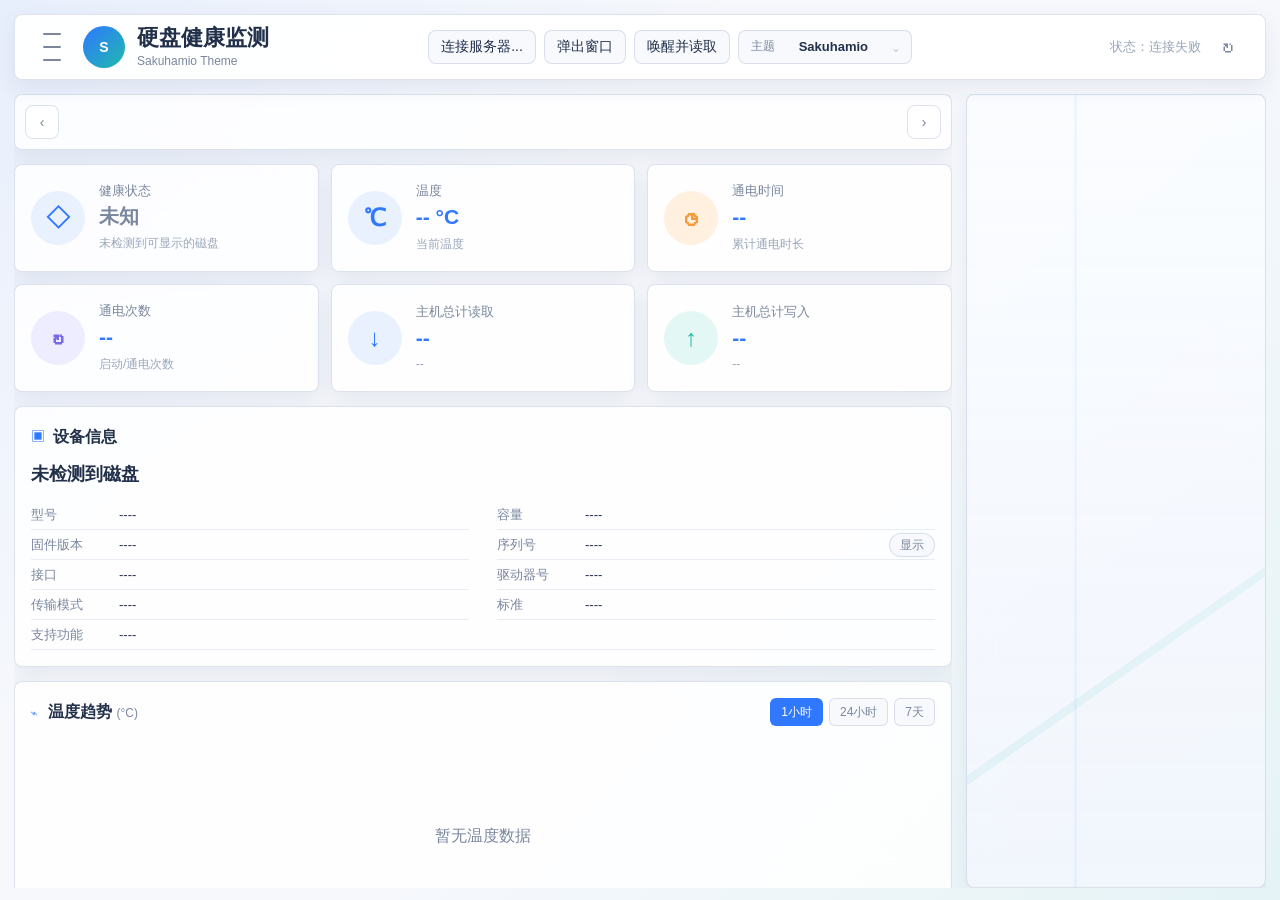
==== commit 6665e4a3: "Fix NVMe PCIe transfer mode display" ====
--- a/internal/web/static/index.html
+++ b/internal/web/static/index.html
@@ -4,7 +4,7 @@
   <meta charset="utf-8">
   <meta name="viewport" content="width=device-width, initial-scale=1">
   <title>Sakuhamio DiskInfo MP</title>
-  <link rel="stylesheet" href="style.css">
+  <link rel="stylesheet" href="style.css?v=20260429-pcie-transfer-1">
 </head>
 <body>
   <div class="app-shell" id="window">
@@ -113,7 +113,13 @@
               <div><dt>型号</dt><dd id="modelName">----</dd></div>
               <div><dt>容量</dt><dd id="capacity">----</dd></div>
               <div><dt>固件版本</dt><dd id="firmware">----</dd></div>
-              <div><dt>序列号</dt><dd id="serial">----</dd></div>
+              <div>
+                <dt>序列号</dt>
+                <dd class="serial-field">
+                  <span id="serial">----</span>
+                  <button class="inline-toggle-button" id="toggleSerial" type="button" aria-pressed="false">显示</button>
+                </dd>
+              </div>
               <div><dt>接口</dt><dd id="protocol">----</dd></div>
               <div><dt>驱动器号</dt><dd id="letters">----</dd></div>
               <div><dt>传输模式</dt><dd id="transfer">----</dd></div>
@@ -177,6 +183,6 @@
     </main>
   </div>
 
-  <script type="module" src="app.js"></script>
+  <script type="module" src="app.js?v=20260429-pcie-transfer-1"></script>
 </body>
 </html>
--- a/internal/web/static/style.css
+++ b/internal/web/static/style.css
@@ -121,6 +121,7 @@
 .disk-button.disk-bad .disk-status-dot { background: var(--danger); }
 .disk-button.disk-unknown .disk-status-dot { background: var(--text-faint); }
 .disk-button b, .disk-button span { min-width: 0; overflow: hidden; line-height: 1; white-space: nowrap; text-overflow: ellipsis; }
+.usb-badge { display: inline-block; padding: 0 4px; margin-right: 4px; border-radius: 3px; background: var(--primary-soft); color: var(--primary); font-size: 9px; font-weight: 700; line-height: 1.5; font-style: normal; vertical-align: middle; }
 .disk-button b { font-size: 13px; font-weight: 700; }
 .disk-button span { color: var(--text-muted); font-size: 11px; }
 .metric-grid { display: grid; grid-template-columns: repeat(6, minmax(150px, 1fr)); gap: 12px; }
@@ -155,6 +156,39 @@
 .device-fields .wide { grid-column: 1 / -1; grid-template-columns: 88px minmax(0, 1fr); }
 .device-fields dt { color: var(--text-muted); font-size: 13px; }
 .device-fields dd { min-width: 0; margin: 0; overflow: hidden; color: var(--text); font-size: 13px; white-space: nowrap; text-overflow: ellipsis; }
+.serial-field {
+  display: flex;
+  align-items: center;
+  gap: 8px;
+  overflow: hidden;
+}
+.serial-field span {
+  min-width: 0;
+  flex: 1 1 auto;
+  overflow: hidden;
+  white-space: nowrap;
+  text-overflow: ellipsis;
+}
+.inline-toggle-button {
+  flex: 0 0 auto;
+  height: 24px;
+  padding: 0 10px;
+  border: 1px solid var(--border);
+  border-radius: 999px;
+  color: var(--text-muted);
+  background: var(--surface-soft);
+  font-size: 12px;
+  line-height: 1;
+}
+.inline-toggle-button:hover {
+  border-color: rgba(47, 120, 255, 0.36);
+  color: var(--primary);
+}
+.inline-toggle-button[aria-pressed="true"] {
+  border-color: rgba(47, 120, 255, 0.4);
+  color: var(--primary);
+  background: var(--primary-soft);
+}
 .chart-title { justify-content: space-between; gap: 10px; }
 .range-tabs { display: flex; gap: 6px; margin-left: auto; }
 .range-tabs button { height: 28px; padding: 0 10px; border: 1px solid var(--border); border-radius: 6px; color: var(--text-muted); background: var(--surface-soft); font-size: 12px; }
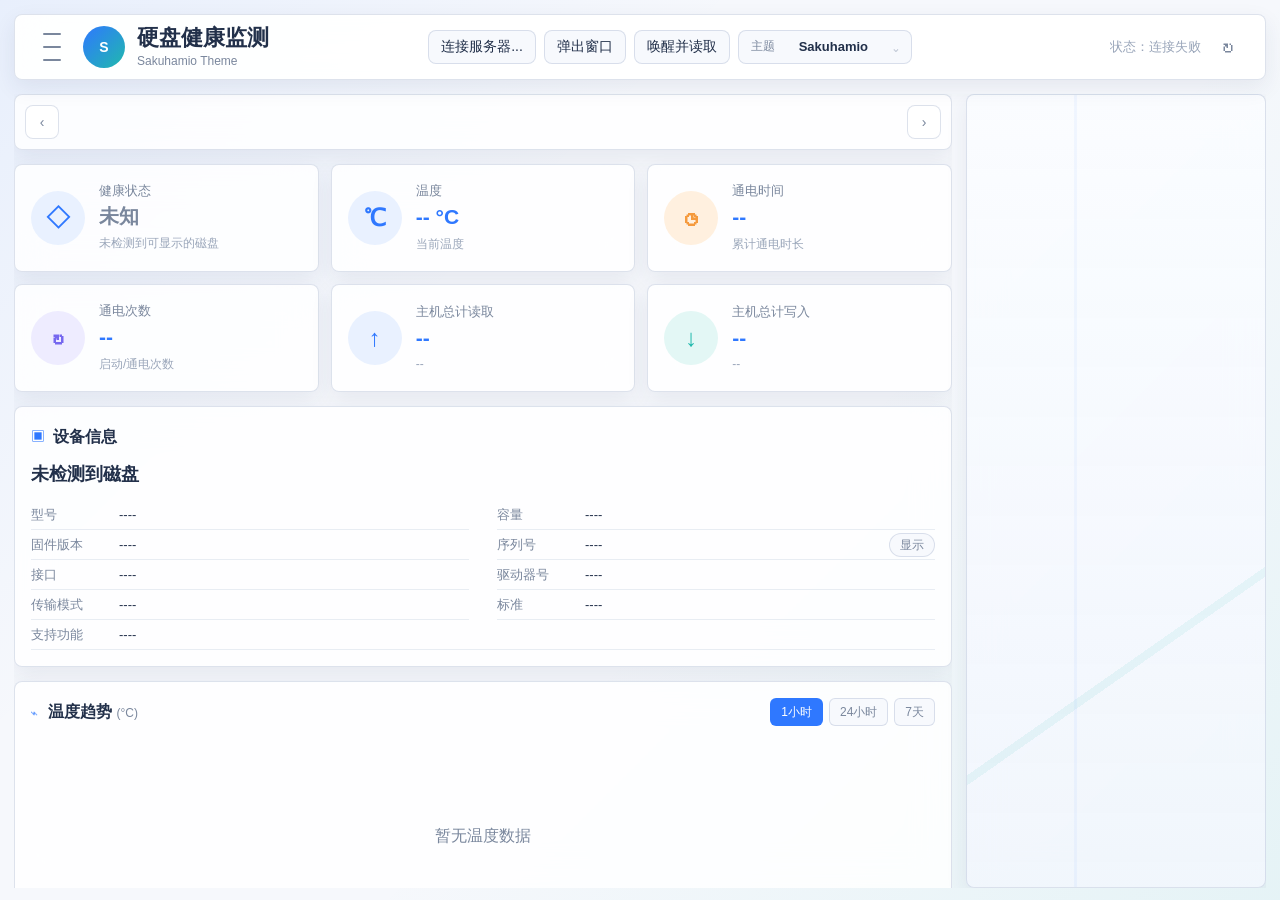
==== commit c3f673fd: "organize: themes" ====
--- a/internal/web/static/index.html
+++ b/internal/web/static/index.html
@@ -85,7 +85,7 @@
             </div>
           </article>
           <article class="metric-card metric-read">
-            <div class="metric-icon" aria-hidden="true">↓</div>
+            <div class="metric-icon" aria-hidden="true">↑</div>
             <div>
               <span class="metric-label">主机总计读取</span>
               <strong id="hostReadsMetric">--</strong>
@@ -93,7 +93,7 @@
             </div>
           </article>
           <article class="metric-card metric-write">
-            <div class="metric-icon" aria-hidden="true">↑</div>
+            <div class="metric-icon" aria-hidden="true">↓</div>
             <div>
               <span class="metric-label">主机总计写入</span>
               <strong id="hostWritesMetric">--</strong>
--- a/internal/web/static/style.css
+++ b/internal/web/static/style.css
@@ -50,112 +50,488 @@
 button { cursor: pointer; }
 button:disabled { cursor: default; opacity: 0.45; }
 
-.app-shell { height: 100vh; min-height: 0; padding: 14px; overflow: hidden; }
+.app-shell {
+  height: 100vh;
+  min-height: 0;
+  padding: 14px;
+  overflow: hidden;
+}
+
 .app-header {
-  position: sticky; top: 0; z-index: 5; display: flex; align-items: center; gap: 16px;
-  width: 100%; max-width: 1720px; min-height: 64px; margin: 0 auto; padding: 10px 18px; border: 1px solid var(--border); border-radius: var(--card-radius);
-  background: var(--surface-strong); box-shadow: var(--shadow-soft); backdrop-filter: blur(18px);
-}
-.brand-cluster { display: flex; align-items: center; gap: 12px; min-width: 0; flex: 1 1 280px; }
+  position: sticky;
+  top: 0;
+  z-index: 5;
+  display: flex;
+  align-items: center;
+  gap: 16px;
+  width: 100%;
+  max-width: 1720px;
+  min-height: 64px;
+  margin: 0 auto;
+  padding: 10px 18px;
+  border: 1px solid var(--border);
+  border-radius: var(--card-radius);
+  background: var(--surface-strong);
+  box-shadow: var(--shadow-soft);
+  backdrop-filter: blur(18px);
+}
+
+.brand-cluster {
+  display: flex;
+  align-items: center;
+  gap: 12px;
+  min-width: 0;
+  flex: 1 1 280px;
+}
+
 .icon-button {
-  display: inline-grid; place-items: center; width: 38px; height: 38px; flex: 0 0 38px;
-  border: 1px solid transparent; border-radius: 8px; color: var(--text-muted); background: transparent;
-}
-.icon-button:hover { color: var(--primary); background: var(--primary-soft); border-color: rgba(47, 120, 255, 0.15); }
+  display: inline-grid;
+  place-items: center;
+  width: 38px;
+  height: 38px;
+  flex: 0 0 38px;
+  border: 1px solid transparent;
+  border-radius: 8px;
+  color: var(--text-muted);
+  background: transparent;
+}
+.icon-button:hover {
+  color: var(--primary);
+  background: var(--primary-soft);
+  border-color: rgba(47, 120, 255, 0.15);
+}
 .menu-trigger { gap: 4px; }
-.menu-trigger span { width: 18px; height: 2px; border-radius: 2px; background: currentColor; }
-.refresh-button span { transform: translateY(-1px); font-size: 24px; line-height: 1; }
+.menu-trigger span {
+  width: 18px;
+  height: 2px;
+  border-radius: 2px;
+  background: currentColor;
+}
+.refresh-button span {
+  transform: translateY(-1px);
+  font-size: 24px;
+  line-height: 1;
+}
+
 .brand-avatar {
-  width: 46px; height: 46px; object-fit: cover; object-position: center top; border-radius: 50%;
-  border: 1px solid var(--border); background: var(--surface-soft);
-}
-.brand-avatar:not([src]), .brand-avatar[src=""] { display: none; }
+  width: 46px;
+  height: 46px;
+  object-fit: cover;
+  object-position: center top;
+  border-radius: 50%;
+  border: 1px solid var(--border);
+  background: var(--surface-soft);
+}
+.brand-avatar:not([src]),
+.brand-avatar[src=""] {
+  display: none;
+}
 .brand-mark {
-  display: none; width: 42px; height: 42px; place-items: center; border-radius: 50%; color: #fff;
-  font-weight: 800; background: linear-gradient(135deg, var(--primary), var(--cyan));
-}
-.brand-avatar:not([src]) + .brand-mark, .brand-avatar[src=""] + .brand-mark { display: grid; }
-.brand-copy { min-width: 0; }
-.brand-copy h1 { margin: 0; overflow: hidden; font-size: 22px; line-height: 1.2; white-space: nowrap; text-overflow: ellipsis; }
-.brand-copy p { margin: 3px 0 0; color: var(--text-muted); font-size: 12px; line-height: 1.2; }
-.command-menu { display: flex; align-items: center; gap: 8px; flex: 0 1 auto; }
-.command-menu > button, .theme-trigger {
-  height: 34px; display: inline-flex; align-items: center; gap: 8px; padding: 0 12px; border: 1px solid var(--border);
-  border-radius: 8px; color: var(--text); background: var(--surface-soft); white-space: nowrap;
-}
-.command-menu > button:hover, .theme-trigger:hover { border-color: rgba(47, 120, 255, 0.36); color: var(--primary); }
-.theme-picker { position: relative; }
-.theme-trigger { min-width: 174px; justify-content: space-between; }
-.theme-trigger span { color: var(--text-muted); font-size: 12px; }
-.theme-trigger b { max-width: 96px; overflow: hidden; font-size: 13px; font-weight: 700; white-space: nowrap; text-overflow: ellipsis; }
-.theme-trigger i { color: var(--text-faint); font-style: normal; }
-.theme-picker.open .theme-trigger { border-color: rgba(47, 120, 255, 0.46); color: var(--primary); box-shadow: 0 0 0 3px rgba(47, 120, 255, 0.12); }
-.theme-options { position: absolute; top: calc(100% + 8px); right: 0; z-index: 30; display: none; min-width: 190px; padding: 6px; border: 1px solid var(--border); border-radius: 8px; background: var(--surface-strong); box-shadow: var(--shadow); backdrop-filter: blur(18px); }
-.theme-picker.open .theme-options { display: grid; gap: 4px; }
-.theme-option { width: 100%; min-height: 34px; display: flex; align-items: center; justify-content: space-between; gap: 12px; padding: 7px 9px; border: 1px solid transparent; border-radius: 7px; color: var(--text); background: transparent; text-align: left; }
-.theme-option:hover, .theme-option.active { border-color: rgba(47, 120, 255, 0.18); color: var(--primary); background: var(--primary-soft); }
-.theme-option.active::after { content: "✓"; color: var(--primary); font-weight: 800; }
-.header-actions { display: flex; align-items: center; justify-content: flex-end; gap: 8px; flex: 1 1 220px; min-width: 0; }
-.last-update { min-width: 0; overflow: hidden; color: var(--text-faint); font-size: 13px; white-space: nowrap; text-overflow: ellipsis; }
-.dashboard { display: grid; grid-template-columns: minmax(0, 1fr) minmax(250px, 300px); gap: 14px; height: calc(100vh - 106px); min-height: 0; max-width: 1720px; margin: 14px auto 0; overflow: hidden; }
-.workspace { min-width: 0; min-height: 0; display: flex; flex-direction: column; gap: 14px; overflow: hidden; }
+  display: none;
+  width: 42px;
+  height: 42px;
+  place-items: center;
+  border-radius: 50%;
+  color: #fff;
+  font-weight: 800;
+  background: linear-gradient(135deg, var(--primary), var(--cyan));
+}
+.brand-avatar:not([src]) + .brand-mark,
+.brand-avatar[src=""] + .brand-mark {
+  display: grid;
+}
+
+.brand-copy {
+  min-width: 0;
+}
+.brand-copy h1 {
+  margin: 0;
+  overflow: hidden;
+  font-size: 22px;
+  line-height: 1.2;
+  white-space: nowrap;
+  text-overflow: ellipsis;
+}
+.brand-copy p {
+  margin: 3px 0 0;
+  color: var(--text-muted);
+  font-size: 12px;
+  line-height: 1.2;
+}
+
+.command-menu {
+  display: flex;
+  align-items: center;
+  gap: 8px;
+  flex: 0 1 auto;
+}
+.command-menu > button,
+.theme-trigger {
+  height: 34px;
+  display: inline-flex;
+  align-items: center;
+  gap: 8px;
+  padding: 0 12px;
+  border: 1px solid var(--border);
+  border-radius: 8px;
+  color: var(--text);
+  background: var(--surface-soft);
+  white-space: nowrap;
+}
+.command-menu > button:hover,
+.theme-trigger:hover {
+  border-color: rgba(47, 120, 255, 0.36);
+  color: var(--primary);
+}
+.theme-picker {
+  position: relative;
+}
+.theme-trigger {
+  min-width: 174px;
+  justify-content: space-between;
+}
+.theme-trigger span {
+  color: var(--text-muted);
+  font-size: 12px;
+}
+.theme-trigger b {
+  max-width: 96px;
+  overflow: hidden;
+  font-size: 13px;
+  font-weight: 700;
+  white-space: nowrap;
+  text-overflow: ellipsis;
+}
+.theme-trigger i {
+  color: var(--text-faint);
+  font-style: normal;
+}
+.theme-picker.open .theme-trigger {
+  border-color: rgba(47, 120, 255, 0.46);
+  color: var(--primary);
+  box-shadow: 0 0 0 3px rgba(47, 120, 255, 0.12);
+}
+.theme-options {
+  position: absolute;
+  top: calc(100% + 8px);
+  right: 0;
+  z-index: 30;
+  display: none;
+  min-width: 190px;
+  padding: 6px;
+  border: 1px solid var(--border);
+  border-radius: 8px;
+  background: var(--surface-strong);
+  box-shadow: var(--shadow);
+  backdrop-filter: blur(18px);
+}
+.theme-picker.open .theme-options {
+  display: grid;
+  gap: 4px;
+}
+.theme-option {
+  width: 100%;
+  min-height: 34px;
+  display: flex;
+  align-items: center;
+  justify-content: space-between;
+  gap: 12px;
+  padding: 7px 9px;
+  border: 1px solid transparent;
+  border-radius: 7px;
+  color: var(--text);
+  background: transparent;
+  text-align: left;
+}
+.theme-option:hover,
+.theme-option.active {
+  border-color: rgba(47, 120, 255, 0.18);
+  color: var(--primary);
+  background: var(--primary-soft);
+}
+.theme-option.active::after {
+  content: "✓";
+  color: var(--primary);
+  font-weight: 800;
+}
+
+.header-actions {
+  display: flex;
+  align-items: center;
+  justify-content: flex-end;
+  gap: 8px;
+  flex: 1 1 220px;
+  min-width: 0;
+}
+.last-update {
+  min-width: 0;
+  overflow: hidden;
+  color: var(--text-faint);
+  font-size: 13px;
+  white-space: nowrap;
+  text-overflow: ellipsis;
+}
+
+.dashboard {
+  display: grid;
+  grid-template-columns: minmax(0, 1fr) minmax(250px, 300px);
+  gap: 14px;
+  height: calc(100vh - 106px);
+  min-height: 0;
+  max-width: 1720px;
+  margin: 14px auto 0;
+  overflow: hidden;
+}
+
+.workspace {
+  min-width: 0;
+  min-height: 0;
+  display: flex;
+  flex-direction: column;
+  gap: 14px;
+  overflow: hidden;
+}
+
 .disk-bar {
-  min-width: 0; display: flex; align-items: center; gap: 8px; padding: 10px; border: 1px solid var(--border);
-  border-radius: var(--card-radius); background: var(--surface); box-shadow: var(--shadow-soft); backdrop-filter: blur(18px);
-}
-.disk-buttons { display: flex; gap: 8px; min-width: 0; flex: 1; overflow-x: auto; scrollbar-width: thin; padding-bottom: 2px; }
+  min-width: 0;
+  display: flex;
+  align-items: center;
+  gap: 8px;
+  padding: 10px;
+  border: 1px solid var(--border);
+  border-radius: var(--card-radius);
+  background: var(--surface);
+  box-shadow: var(--shadow-soft);
+  backdrop-filter: blur(18px);
+}
+.disk-buttons {
+  display: flex;
+  gap: 8px;
+  min-width: 0;
+  flex: 1;
+  overflow-x: auto;
+  scrollbar-width: thin;
+  padding-bottom: 2px;
+}
 .disk-page-button {
-  width: 34px; height: 34px; flex: 0 0 34px; border: 1px solid var(--border); border-radius: 8px;
-  color: var(--text-muted); background: var(--surface-strong);
-}
-.disk-page-button:hover { color: var(--primary); border-color: rgba(47, 120, 255, 0.36); }
+  width: 34px;
+  height: 34px;
+  flex: 0 0 34px;
+  border: 1px solid var(--border);
+  border-radius: 8px;
+  color: var(--text-muted);
+  background: var(--surface-strong);
+}
+.disk-page-button:hover {
+  color: var(--primary);
+  border-color: rgba(47, 120, 255, 0.36);
+}
 .disk-button {
-  position: relative; display: grid; grid-template-columns: 12px minmax(62px, 1fr); grid-template-rows: auto auto;
-  column-gap: 8px; row-gap: 2px; min-width: 76px; height: 38px; padding: 6px 10px; border: 1px solid var(--border);
-  border-radius: 8px; color: var(--text); background: var(--surface-soft); text-align: left;
-}
-.disk-button.active { border-color: rgba(47, 120, 255, 0.72); box-shadow: 0 0 0 3px rgba(47, 120, 255, 0.14); }
-.disk-button:hover { border-color: rgba(47, 120, 255, 0.42); }
-.disk-status-dot { grid-row: 1 / span 2; align-self: center; width: 9px; height: 9px; border-radius: 50%; background: var(--success); }
+  position: relative;
+  display: grid;
+  grid-template-columns: 12px minmax(62px, 1fr);
+  grid-template-rows: auto auto;
+  column-gap: 8px;
+  row-gap: 2px;
+  min-width: 76px;
+  height: 38px;
+  padding: 6px 10px;
+  border: 1px solid var(--border);
+  border-radius: 8px;
+  color: var(--text);
+  background: var(--surface-soft);
+  text-align: left;
+}
+.disk-button.active {
+  border-color: rgba(47, 120, 255, 0.72);
+  box-shadow: 0 0 0 3px rgba(47, 120, 255, 0.14);
+}
+.disk-button:hover {
+  border-color: rgba(47, 120, 255, 0.42);
+}
+.disk-status-dot {
+  grid-row: 1 / span 2;
+  align-self: center;
+  width: 9px;
+  height: 9px;
+  border-radius: 50%;
+  background: var(--success);
+}
 .disk-button.disk-caution .disk-status-dot { background: var(--warning); }
 .disk-button.disk-bad .disk-status-dot { background: var(--danger); }
 .disk-button.disk-unknown .disk-status-dot { background: var(--text-faint); }
-.disk-button b, .disk-button span { min-width: 0; overflow: hidden; line-height: 1; white-space: nowrap; text-overflow: ellipsis; }
-.usb-badge { display: inline-block; padding: 0 4px; margin-right: 4px; border-radius: 3px; background: var(--primary-soft); color: var(--primary); font-size: 9px; font-weight: 700; line-height: 1.5; font-style: normal; vertical-align: middle; }
-.disk-button b { font-size: 13px; font-weight: 700; }
-.disk-button span { color: var(--text-muted); font-size: 11px; }
-.metric-grid { display: grid; grid-template-columns: repeat(6, minmax(150px, 1fr)); gap: 12px; }
-.metric-card, .card, .character-card {
-  border: 1px solid var(--border); border-radius: var(--card-radius); background: var(--surface);
-  box-shadow: var(--shadow-soft); backdrop-filter: blur(18px);
-}
-.metric-card { min-width: 0; min-height: 108px; display: flex; align-items: center; gap: 14px; padding: 16px; }
+.disk-button b,
+.disk-button span {
+  min-width: 0;
+  overflow: hidden;
+  line-height: 1;
+  white-space: nowrap;
+  text-overflow: ellipsis;
+}
+.usb-badge {
+  display: inline-block;
+  padding: 0 4px;
+  margin-right: 4px;
+  border-radius: 3px;
+  background: var(--primary-soft);
+  color: var(--primary);
+  font-size: 9px;
+  font-weight: 700;
+  line-height: 1.5;
+  font-style: normal;
+  vertical-align: middle;
+}
+.disk-button b {
+  font-size: 13px;
+  font-weight: 700;
+}
+.disk-button span {
+  color: var(--text-muted);
+  font-size: 11px;
+}
+
+.metric-grid {
+  display: grid;
+  grid-template-columns: repeat(6, minmax(150px, 1fr));
+  gap: 12px;
+}
+.metric-card,
+.card,
+.character-card {
+  border: 1px solid var(--border);
+  border-radius: var(--card-radius);
+  background: var(--surface);
+  box-shadow: var(--shadow-soft);
+  backdrop-filter: blur(18px);
+}
+.metric-card {
+  min-width: 0;
+  min-height: 108px;
+  display: flex;
+  align-items: center;
+  gap: 14px;
+  padding: 16px;
+}
 .metric-icon {
-  display: grid; place-items: center; width: 54px; height: 54px; flex: 0 0 54px; border-radius: 50%;
-  color: var(--primary); background: var(--primary-soft); font-size: 24px; font-weight: 700;
-}
+  display: grid;
+  place-items: center;
+  width: 54px;
+  height: 54px;
+  flex: 0 0 54px;
+  border-radius: 50%;
+  color: var(--primary);
+  background: var(--primary-soft);
+  font-size: 24px;
+  font-weight: 700;
+}
+.metric-temp .metric-icon { color: var(--primary); }
 .metric-hours .metric-icon { color: var(--warning); background: var(--warning-soft); }
 .metric-count .metric-icon { color: #7668ef; background: #eeecff; }
+.metric-read .metric-icon { color: var(--primary); }
 .metric-write .metric-icon { color: var(--cyan); background: var(--cyan-soft); }
-.metric-label { display: block; color: var(--text-muted); font-size: 13px; line-height: 1.2; }
-.metric-card strong { display: block; margin-top: 7px; overflow-wrap: anywhere; color: var(--primary); font-size: 21px; line-height: 1.05; }
-.metric-health strong { overflow: hidden; font-size: 20px; white-space: nowrap; text-overflow: ellipsis; }
-.metric-card small { display: block; margin-top: 8px; overflow: hidden; color: var(--text-faint); font-size: 12px; white-space: nowrap; text-overflow: ellipsis; }
-.health-good strong, .health-good100 strong { color: var(--primary); }
+.metric-label {
+  display: block;
+  color: var(--text-muted);
+  font-size: 13px;
+  line-height: 1.2;
+}
+.metric-card strong {
+  display: block;
+  margin-top: 7px;
+  overflow-wrap: anywhere;
+  color: var(--primary);
+  font-size: 21px;
+  line-height: 1.05;
+}
+.metric-health strong {
+  overflow: hidden;
+  font-size: 20px;
+  white-space: nowrap;
+  text-overflow: ellipsis;
+}
+.metric-card small {
+  display: block;
+  margin-top: 8px;
+  overflow: hidden;
+  color: var(--text-faint);
+  font-size: 12px;
+  white-space: nowrap;
+  text-overflow: ellipsis;
+}
+.health-good strong,
+.health-good100 strong { color: var(--primary); }
 .health-caution strong { color: var(--warning); }
 .health-bad strong { color: var(--danger); }
 .health-unknown strong { color: var(--text-muted); }
-.content-grid { display: grid; grid-template-columns: minmax(420px, 1.15fr) minmax(360px, 0.85fr); gap: 14px; }
-.card { min-width: 0; padding: 16px; }
-.section-title { display: flex; align-items: center; gap: 8px; min-height: 28px; color: var(--primary); }
-.section-title h2 { margin: 0; color: var(--text); font-size: 16px; line-height: 1.25; }
-.section-title small { color: var(--text-muted); font-size: 12px; font-weight: 400; }
-.device-card h3 { margin: 12px 0 14px; overflow: hidden; color: var(--text); font-size: 18px; line-height: 1.3; white-space: nowrap; text-overflow: ellipsis; }
-.device-fields { display: grid; grid-template-columns: repeat(2, minmax(0, 1fr)); column-gap: 28px; row-gap: 0; margin: 0; }
-.device-fields div { display: grid; grid-template-columns: 88px minmax(0, 1fr); align-items: center; min-height: 30px; border-bottom: 1px solid var(--list-line1); }
-.device-fields .wide { grid-column: 1 / -1; grid-template-columns: 88px minmax(0, 1fr); }
-.device-fields dt { color: var(--text-muted); font-size: 13px; }
-.device-fields dd { min-width: 0; margin: 0; overflow: hidden; color: var(--text); font-size: 13px; white-space: nowrap; text-overflow: ellipsis; }
+
+.content-grid {
+  display: grid;
+  grid-template-columns: minmax(420px, 1.15fr) minmax(360px, 0.85fr);
+  gap: 14px;
+}
+.card {
+  min-width: 0;
+  padding: 16px;
+}
+.section-title {
+  display: flex;
+  align-items: center;
+  gap: 8px;
+  min-height: 28px;
+  color: var(--primary);
+}
+.section-title h2 {
+  margin: 0;
+  color: var(--text);
+  font-size: 16px;
+  line-height: 1.25;
+}
+.section-title small {
+  color: var(--text-muted);
+  font-size: 12px;
+  font-weight: 400;
+}
+
+.device-card h3 {
+  margin: 12px 0 14px;
+  overflow: hidden;
+  color: var(--text);
+  font-size: 18px;
+  line-height: 1.3;
+  white-space: nowrap;
+  text-overflow: ellipsis;
+}
+.device-fields {
+  display: grid;
+  grid-template-columns: repeat(2, minmax(0, 1fr));
+  column-gap: 28px;
+  row-gap: 0;
+  margin: 0;
+}
+.device-fields div {
+  display: grid;
+  grid-template-columns: 88px minmax(0, 1fr);
+  align-items: center;
+  min-height: 30px;
+  border-bottom: 1px solid var(--list-line1);
+}
+.device-fields .wide {
+  grid-column: 1 / -1;
+  grid-template-columns: 88px minmax(0, 1fr);
+}
+.device-fields dt {
+  color: var(--text-muted);
+  font-size: 13px;
+}
+.device-fields dd {
+  min-width: 0;
+  margin: 0;
+  overflow: hidden;
+  color: var(--text);
+  font-size: 13px;
+  white-space: nowrap;
+  text-overflow: ellipsis;
+}
 .serial-field {
   display: flex;
   align-items: center;
@@ -189,90 +565,394 @@
   color: var(--primary);
   background: var(--primary-soft);
 }
-.chart-title { justify-content: space-between; gap: 10px; }
-.range-tabs { display: flex; gap: 6px; margin-left: auto; }
-.range-tabs button { height: 28px; padding: 0 10px; border: 1px solid var(--border); border-radius: 6px; color: var(--text-muted); background: var(--surface-soft); font-size: 12px; }
-.range-tabs button.active { border-color: rgba(47, 120, 255, 0.5); color: #fff; background: var(--primary); }
-.chart-wrap { width: 100%; height: 214px; margin-top: 8px; }
-.chart-wrap svg { display: block; width: 100%; height: 100%; }
-.chart-grid { stroke: rgba(144, 160, 184, 0.22); stroke-width: 1; }
-.chart-axis-label { fill: var(--text-muted); font-size: 12px; }
-.chart-area { fill: rgba(47, 120, 255, 0.13); }
-.chart-line { fill: none; stroke: var(--primary); stroke-width: 3; stroke-linecap: round; stroke-linejoin: round; }
-.chart-empty { fill: var(--text-muted); font-size: 14px; }
-.chart-stats { display: flex; justify-content: center; gap: 32px; color: var(--text-muted); font-size: 13px; }
-.chart-stats b { color: var(--primary); }
-.smart-card { display: flex; flex: 1 1 auto; flex-direction: column; min-height: 0; padding-bottom: 14px; }
-.smart-title { margin-bottom: 10px; }
-.table-hint { margin-left: auto; color: var(--text-faint); font-size: 13px; }
-.smart-table-wrap { width: 100%; flex: 1 1 auto; max-height: none; min-height: 288px; overflow: auto; border: 1px solid var(--list-line1); border-radius: 8px; background: var(--list-bk1); }
-table { width: 100%; min-width: 760px; border-collapse: collapse; table-layout: fixed; font-size: 13px; }
-th, td { height: 28px; padding: 4px 10px; overflow: hidden; border-right: 1px solid var(--list-line2); border-bottom: 1px solid var(--list-line1); white-space: nowrap; text-overflow: ellipsis; }
-th { position: sticky; top: 0; z-index: 1; color: var(--text-muted); background: var(--surface-strong); font-weight: 600; }
-th:nth-child(1) { width: 36px; } th:nth-child(2) { width: 58px; } th:nth-child(4), th:nth-child(5), th:nth-child(6) { width: 132px; } th:nth-child(7) { width: 160px; }
-td:nth-child(1), td:nth-child(2), td:nth-child(4), td:nth-child(5), td:nth-child(6) { text-align: center; }
+
+.chart-title {
+  justify-content: space-between;
+  gap: 10px;
+}
+.range-tabs {
+  display: flex;
+  gap: 6px;
+  margin-left: auto;
+}
+.range-tabs button {
+  height: 28px;
+  padding: 0 10px;
+  border: 1px solid var(--border);
+  border-radius: 6px;
+  color: var(--text-muted);
+  background: var(--surface-soft);
+  font-size: 12px;
+}
+.range-tabs button.active {
+  border-color: rgba(47, 120, 255, 0.5);
+  color: #fff;
+  background: var(--primary);
+}
+.chart-wrap {
+  width: 100%;
+  height: 214px;
+  margin-top: 8px;
+}
+.chart-wrap svg {
+  display: block;
+  width: 100%;
+  height: 100%;
+}
+.chart-grid {
+  stroke: rgba(144, 160, 184, 0.22);
+  stroke-width: 1;
+}
+.chart-axis-label {
+  fill: var(--text-muted);
+  font-size: 12px;
+}
+.chart-area {
+  fill: rgba(47, 120, 255, 0.13);
+}
+.chart-line {
+  fill: none;
+  stroke: var(--primary);
+  stroke-width: 3;
+  stroke-linecap: round;
+  stroke-linejoin: round;
+}
+.chart-empty {
+  fill: var(--text-muted);
+  font-size: 14px;
+}
+.chart-stats {
+  display: flex;
+  justify-content: center;
+  gap: 32px;
+  color: var(--text-muted);
+  font-size: 13px;
+}
+.chart-stats b {
+  color: var(--primary);
+}
+
+.smart-card {
+  display: flex;
+  flex: 1 1 auto;
+  flex-direction: column;
+  min-height: 0;
+  padding-bottom: 14px;
+}
+.smart-title {
+  margin-bottom: 10px;
+}
+.table-hint {
+  margin-left: auto;
+  color: var(--text-faint);
+  font-size: 13px;
+}
+.smart-table-wrap {
+  width: 100%;
+  flex: 1 1 auto;
+  max-height: none;
+  min-height: 288px;
+  overflow: auto;
+  border: 1px solid var(--list-line1);
+  border-radius: 8px;
+  background: var(--list-bk1);
+}
+table {
+  width: 100%;
+  min-width: 760px;
+  border-collapse: collapse;
+  table-layout: fixed;
+  font-size: 13px;
+}
+th,
+td {
+  height: 28px;
+  padding: 4px 10px;
+  overflow: hidden;
+  border-right: 1px solid var(--list-line2);
+  border-bottom: 1px solid var(--list-line1);
+  white-space: nowrap;
+  text-overflow: ellipsis;
+}
+th {
+  position: sticky;
+  top: 0;
+  z-index: 1;
+  color: var(--text-muted);
+  background: var(--surface-strong);
+  font-weight: 600;
+}
+th:nth-child(1) { width: 36px; }
+th:nth-child(2) { width: 58px; }
+th:nth-child(4),
+th:nth-child(5),
+th:nth-child(6) { width: 132px; }
+th:nth-child(7) { width: 160px; }
+td:nth-child(1),
+td:nth-child(2),
+td:nth-child(4),
+td:nth-child(5),
+td:nth-child(6) { text-align: center; }
 td.attr-raw { text-align: right; }
-tbody tr:nth-child(odd) { background: var(--list-bk1); } tbody tr:nth-child(even) { background: var(--list-bk2); }
-tbody tr:nth-child(odd) td { color: var(--list-text1); } tbody tr:nth-child(even) td { color: var(--list-text2); }
-tbody tr:hover { background: var(--list-bk-selected); } tbody tr:hover td { color: var(--list-text-selected); }
-.smart-dot { display: inline-block; width: 10px; height: 10px; border-radius: 50%; background: var(--success); }
-.smart-dot.caution { background: var(--warning); } .smart-dot.bad { background: var(--danger); } .smart-dot.unknown { background: var(--text-faint); }
-.value-good { color: var(--success); font-weight: 700; } .value-caution { color: var(--warning); font-weight: 700; } .value-bad { color: var(--danger); font-weight: 700; }
-.theme-rail { min-width: 0; display: block; height: 100%; min-height: 0; position: sticky; top: 92px; }
-.character-card { position: relative; width: 100%; height: 100%; min-height: 0; overflow: hidden; background: linear-gradient(180deg, rgba(250, 252, 255, 0.92), rgba(242, 246, 253, 0.86)); }
-.character-main { position: absolute; z-index: 1; inset: 0; width: 100%; height: 100%; object-fit: cover; object-position: center center; pointer-events: none; }
-.character-main:not([src]), .character-main[src=""] { display: none; }
-.character-backdrop { position: absolute; inset: 0; background: linear-gradient(90deg, transparent 0 36%, rgba(47, 120, 255, 0.05) 36% 37%, transparent 37%), linear-gradient(145deg, transparent 0 68%, rgba(32, 185, 173, 0.08) 68% 69%, transparent 69%); }
-.popup-mode .app-shell { padding: 0; } .popup-mode .app-header { max-width: none; border-radius: 0; border-left: 0; border-right: 0; border-top: 0; } .popup-mode .dashboard { padding: 0 14px 14px; }
+tbody tr:nth-child(odd) { background: var(--list-bk1); }
+tbody tr:nth-child(even) { background: var(--list-bk2); }
+tbody tr:nth-child(odd) td { color: var(--list-text1); }
+tbody tr:nth-child(even) td { color: var(--list-text2); }
+tbody tr:hover { background: var(--list-bk-selected); }
+tbody tr:hover td { color: var(--list-text-selected); }
+.smart-dot {
+  display: inline-block;
+  width: 10px;
+  height: 10px;
+  border-radius: 50%;
+  background: var(--success);
+}
+.smart-dot.caution { background: var(--warning); }
+.smart-dot.bad { background: var(--danger); }
+.smart-dot.unknown { background: var(--text-faint); }
+.value-good { color: var(--success); font-weight: 700; }
+.value-caution { color: var(--warning); font-weight: 700; }
+.value-bad { color: var(--danger); font-weight: 700; }
+
+.theme-rail {
+  min-width: 0;
+  display: block;
+  height: 100%;
+  min-height: 0;
+  position: sticky;
+  top: 92px;
+}
+.character-card {
+  position: relative;
+  width: 100%;
+  height: 100%;
+  min-height: 0;
+  overflow: hidden;
+  background:
+    linear-gradient(180deg, rgba(250, 252, 255, 0.92), rgba(242, 246, 253, 0.86));
+}
+.character-main {
+  position: absolute;
+  z-index: 1;
+  inset: 0;
+  width: 100%;
+  height: 100%;
+  object-fit: cover;
+  object-position: center center;
+  pointer-events: none;
+}
+.character-main:not([src]),
+.character-main[src=""] {
+  display: none;
+}
+.character-backdrop {
+  position: absolute;
+  inset: 0;
+  background:
+    linear-gradient(90deg, transparent 0 36%, rgba(47, 120, 255, 0.05) 36% 37%, transparent 37%),
+    linear-gradient(145deg, transparent 0 68%, rgba(32, 185, 173, 0.08) 68% 69%, transparent 69%);
+}
+.popup-mode .app-shell {
+  padding: 0;
+}
+.popup-mode .app-header {
+  max-width: none;
+  border-radius: 0;
+  border-left: 0;
+  border-right: 0;
+  border-top: 0;
+}
+.popup-mode .dashboard {
+  padding: 0 14px 14px;
+}
+
 @media (max-width: 1360px) {
-  .metric-grid { grid-template-columns: repeat(3, minmax(170px, 1fr)); }
-  .content-grid { grid-template-columns: 1fr; }
-  .smart-table-wrap { max-height: none; }
-}
+  .metric-grid {
+    grid-template-columns: repeat(3, minmax(170px, 1fr));
+  }
+  .content-grid {
+    grid-template-columns: 1fr;
+  }
+  .smart-table-wrap {
+    max-height: none;
+  }
+}
+
 @media (max-width: 1120px) {
-  .dashboard { grid-template-columns: minmax(0, 1fr) 220px; }
-  .theme-rail { height: 100%; min-height: 0; }
-  .character-card { min-height: 0; }
+  .dashboard {
+    grid-template-columns: minmax(0, 1fr) 220px;
+  }
+  .theme-rail {
+    height: 100%;
+    min-height: 0;
+  }
+  .character-card {
+    min-height: 0;
+  }
   .command-menu {
-    position: absolute; top: calc(100% + 8px); left: 14px; z-index: 8; display: none; flex-direction: column; align-items: stretch;
-    width: min(280px, calc(100vw - 28px)); padding: 10px; border: 1px solid var(--border); border-radius: var(--card-radius);
-    background: var(--surface-strong); box-shadow: var(--shadow);
-  }
-  .command-menu.open { display: flex; }
-  .command-menu > button, .theme-picker { width: 100%; }
-  .theme-trigger { width: 100%; justify-content: space-between; }
-  .theme-options { left: 0; right: 0; }
-}
+    position: absolute;
+    top: calc(100% + 8px);
+    left: 14px;
+    z-index: 8;
+    display: none;
+    flex-direction: column;
+    align-items: stretch;
+    width: min(280px, calc(100vw - 28px));
+    padding: 10px;
+    border: 1px solid var(--border);
+    border-radius: var(--card-radius);
+    background: var(--surface-strong);
+    box-shadow: var(--shadow);
+  }
+  .command-menu.open {
+    display: flex;
+  }
+  .command-menu > button,
+  .theme-picker {
+    width: 100%;
+  }
+  .theme-trigger {
+    width: 100%;
+    justify-content: space-between;
+  }
+  .theme-options {
+    left: 0;
+    right: 0;
+  }
+}
+
 @media (max-width: 860px) {
-  .app-shell { height: auto; min-height: 100vh; overflow: visible; padding: 10px; } .app-header { gap: 10px; padding: 8px 10px; }
-  .brand-avatar { width: 40px; height: 40px; } .brand-copy h1 { font-size: 18px; }
-  .header-actions { flex: 0 1 auto; } .last-update { display: none; }
-  .dashboard { grid-template-columns: 1fr; height: auto; overflow: visible; margin-top: 10px; }
-  .workspace { overflow: visible; }
-  .smart-card, .smart-table-wrap { flex: none; }
-  .theme-rail { position: static; height: auto; min-height: 0; }
-  .character-card { display: none; }
-  .metric-grid { grid-template-columns: repeat(2, minmax(0, 1fr)); }
-  .metric-card { min-height: 96px; padding: 12px; gap: 10px; }
-  .metric-icon { width: 44px; height: 44px; flex-basis: 44px; font-size: 20px; }
-  .metric-card strong { font-size: 18px; }
-  .metric-health strong { font-size: 17px; }
-  .device-fields { grid-template-columns: 1fr; }
-  .chart-stats { gap: 14px; justify-content: space-between; }
-}
+  .app-shell {
+    height: auto;
+    min-height: 100vh;
+    overflow: visible;
+    padding: 10px;
+  }
+  .app-header {
+    gap: 10px;
+    padding: 8px 10px;
+  }
+  .brand-avatar {
+    width: 40px;
+    height: 40px;
+  }
+  .brand-copy h1 {
+    font-size: 18px;
+  }
+  .header-actions {
+    flex: 0 1 auto;
+  }
+  .last-update {
+    display: none;
+  }
+  .dashboard {
+    grid-template-columns: 1fr;
+    height: auto;
+    overflow: visible;
+    margin-top: 10px;
+  }
+  .workspace {
+    overflow: visible;
+  }
+  .smart-card,
+  .smart-table-wrap {
+    flex: none;
+  }
+  .theme-rail {
+    position: static;
+    height: auto;
+    min-height: 0;
+  }
+  .character-card {
+    display: none;
+  }
+  .metric-grid {
+    grid-template-columns: repeat(2, minmax(0, 1fr));
+  }
+  .metric-card {
+    min-height: 96px;
+    padding: 12px;
+    gap: 10px;
+  }
+  .metric-icon {
+    width: 44px;
+    height: 44px;
+    flex-basis: 44px;
+    font-size: 20px;
+  }
+  .metric-card strong {
+    font-size: 18px;
+  }
+  .metric-health strong {
+    font-size: 17px;
+  }
+  .device-fields {
+    grid-template-columns: 1fr;
+  }
+  .chart-stats {
+    gap: 14px;
+    justify-content: space-between;
+  }
+}
+
 @media (max-width: 560px) {
-  body { background: var(--page-bg); } .app-shell { padding: 0; }
-  .app-header { max-width: none; border-radius: 0; border-left: 0; border-right: 0; border-top: 0; }
-  .dashboard { padding: 10px; } .brand-copy p { display: none; }
-  .disk-bar, .metric-grid, .content-grid, .workspace, .dashboard { gap: 10px; }
-  .disk-page-button { display: none; }
-  .metric-grid { grid-template-columns: 1fr; }
-  .metric-card { min-height: 86px; }
-  .chart-title { flex-wrap: wrap; }
-  .range-tabs { width: 100%; margin-left: 0; }
-  .range-tabs button { flex: 1; min-width: 0; }
-  .device-card h3 { white-space: normal; }
-  .device-fields div, .device-fields .wide { grid-template-columns: 78px minmax(0, 1fr); }
-  .chart-stats { flex-wrap: wrap; }
-  .smart-table-wrap { min-height: 320px; }
-}
+  body {
+    background: var(--page-bg);
+  }
+  .app-shell {
+    padding: 0;
+  }
+  .app-header {
+    max-width: none;
+    border-radius: 0;
+    border-left: 0;
+    border-right: 0;
+    border-top: 0;
+  }
+  .dashboard {
+    padding: 10px;
+  }
+  .brand-copy p {
+    display: none;
+  }
+  .disk-bar,
+  .metric-grid,
+  .content-grid,
+  .workspace,
+  .dashboard {
+    gap: 10px;
+  }
+  .disk-page-button {
+    display: none;
+  }
+  .metric-grid {
+    grid-template-columns: 1fr;
+  }
+  .metric-card {
+    min-height: 86px;
+  }
+  .chart-title {
+    flex-wrap: wrap;
+  }
+  .range-tabs {
+    width: 100%;
+    margin-left: 0;
+  }
+  .range-tabs button {
+    flex: 1;
+    min-width: 0;
+  }
+  .device-card h3 {
+    white-space: normal;
+  }
+  .device-fields div,
+  .device-fields .wide {
+    grid-template-columns: 78px minmax(0, 1fr);
+  }
+  .chart-stats {
+    flex-wrap: wrap;
+  }
+  .smart-table-wrap {
+    min-height: 320px;
+  }
+}
